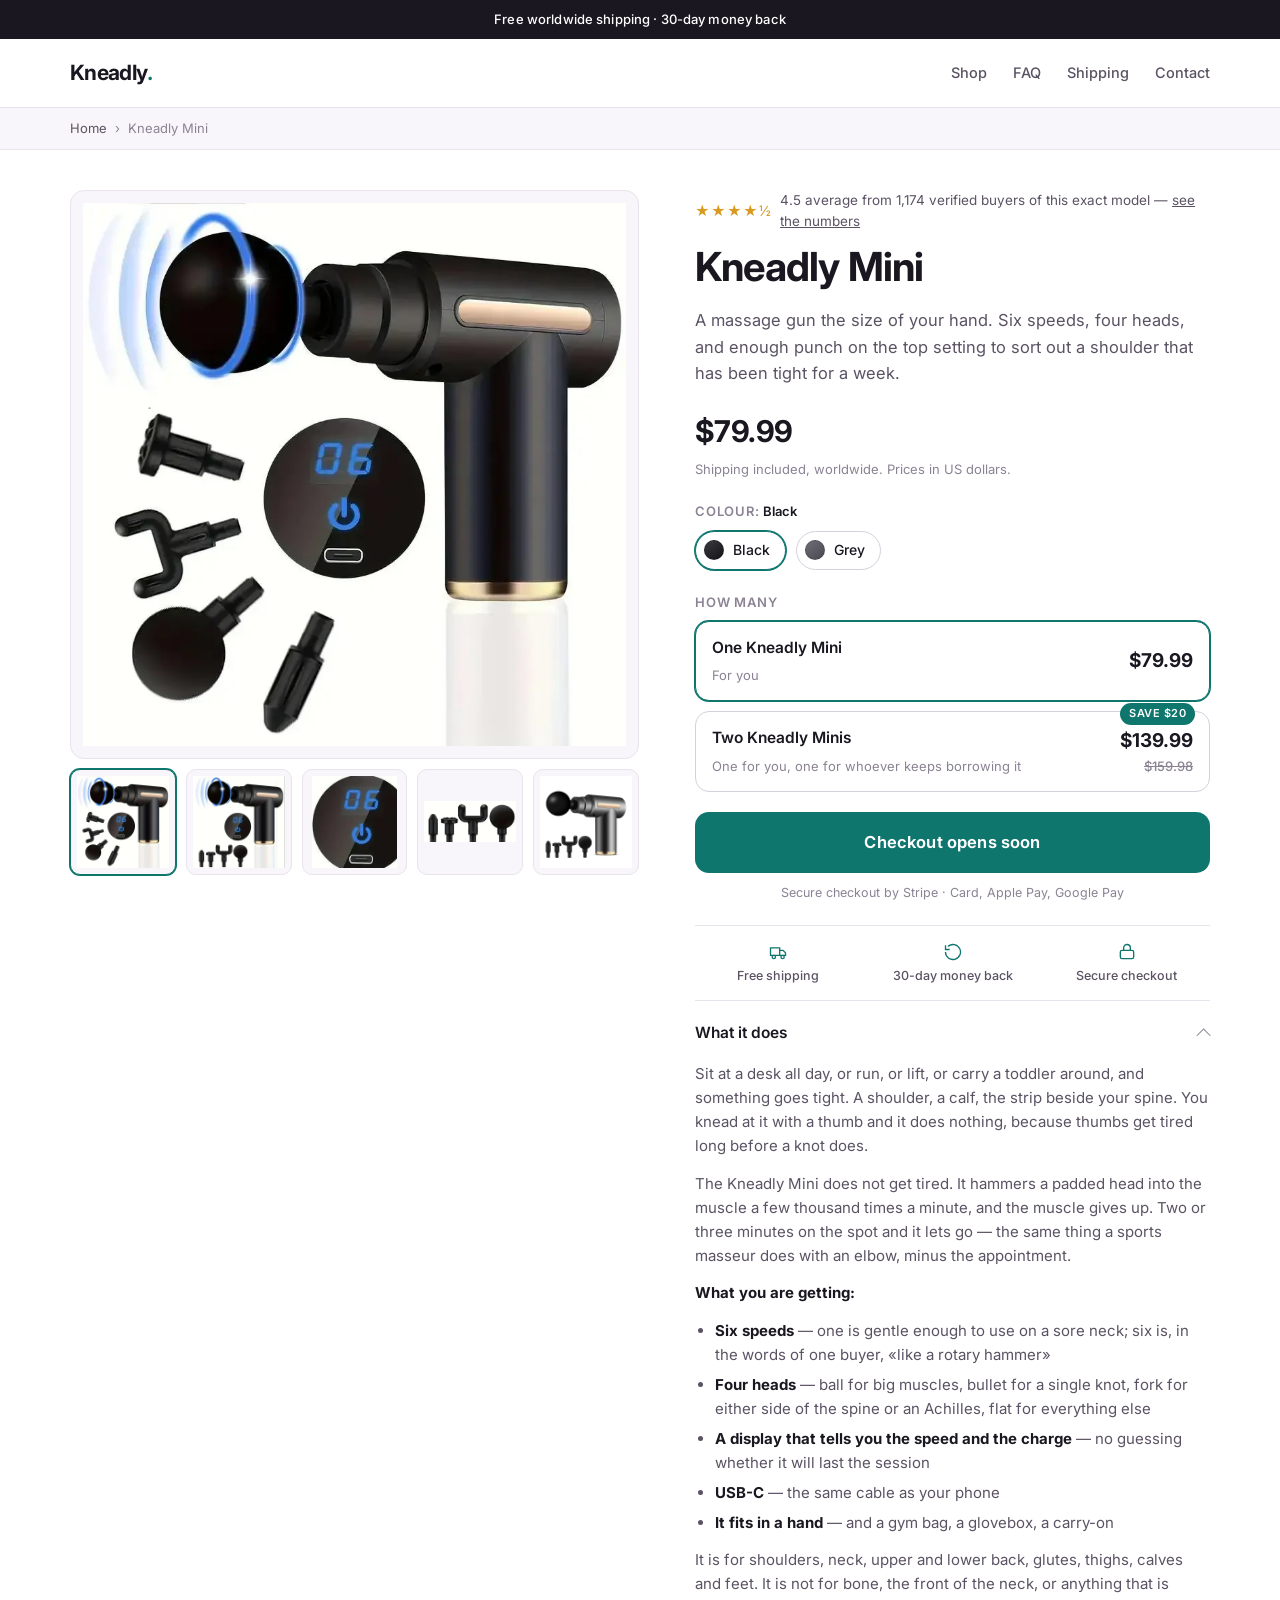
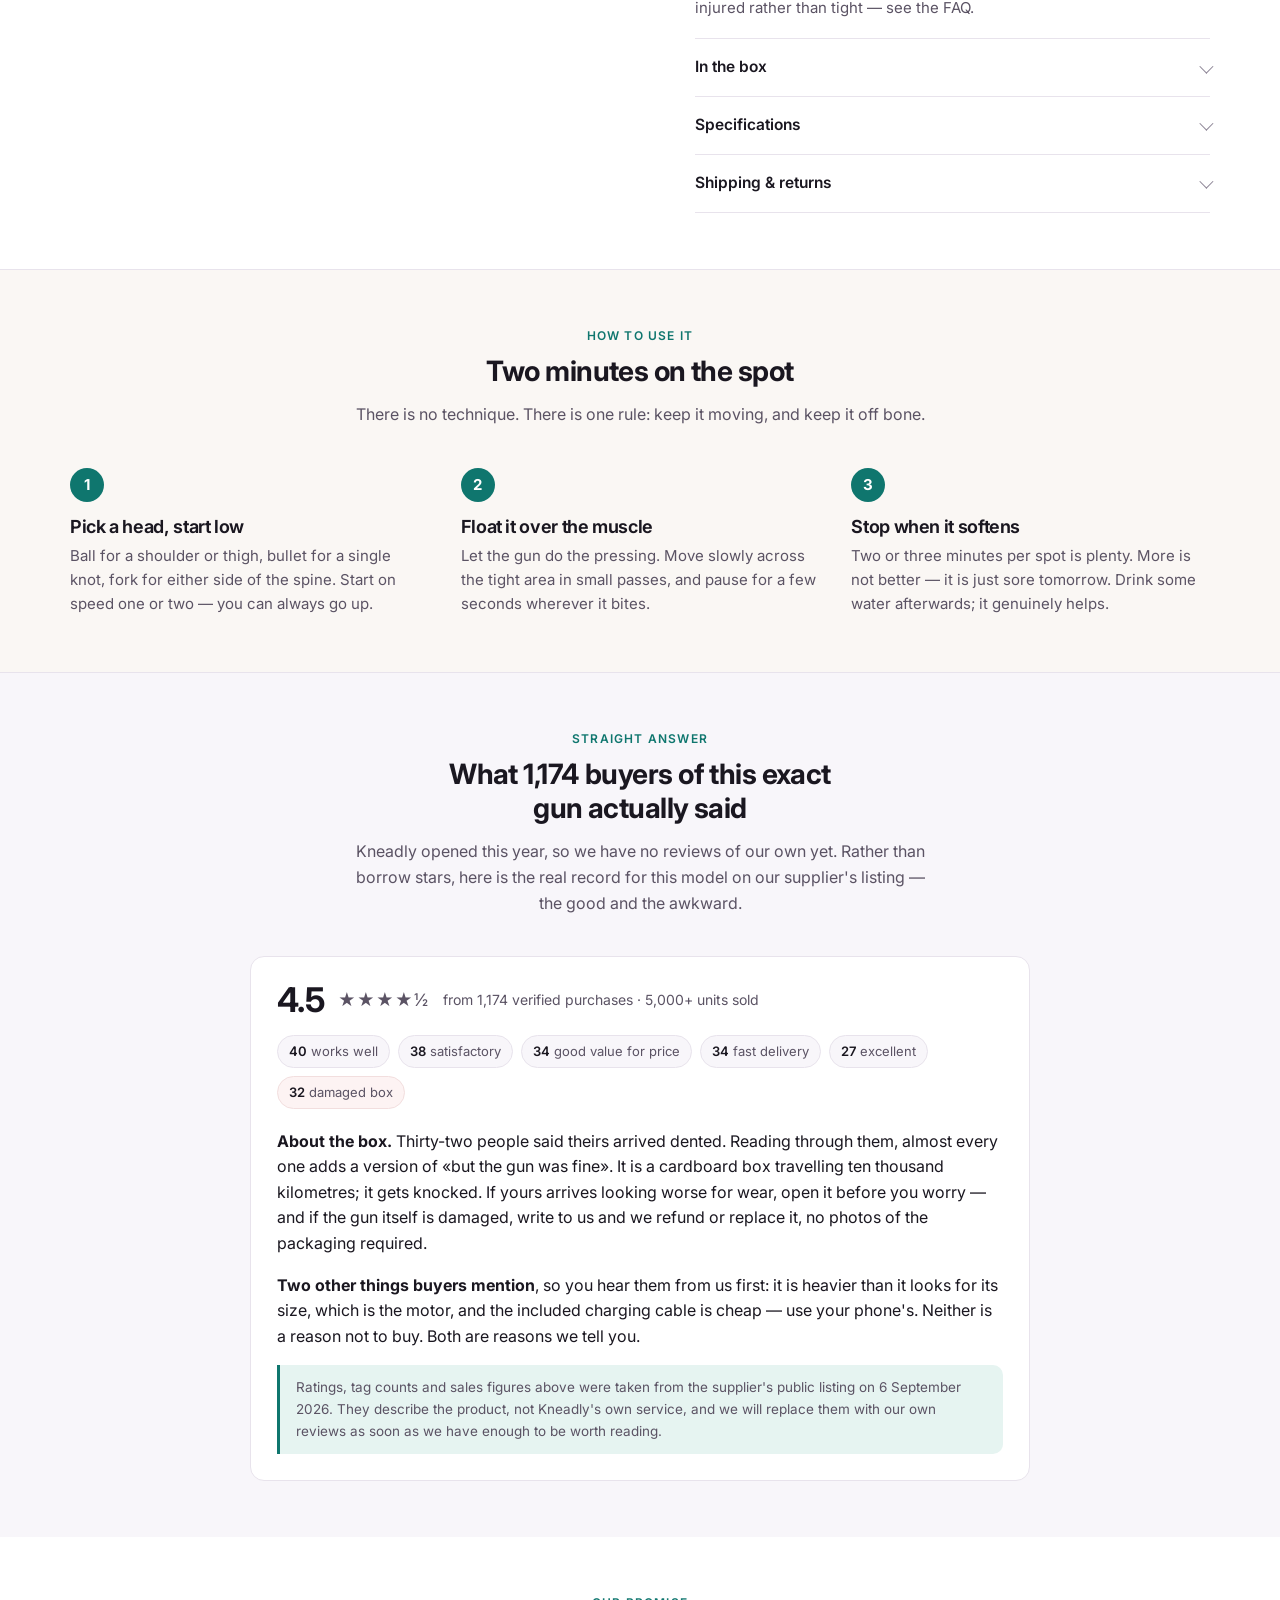
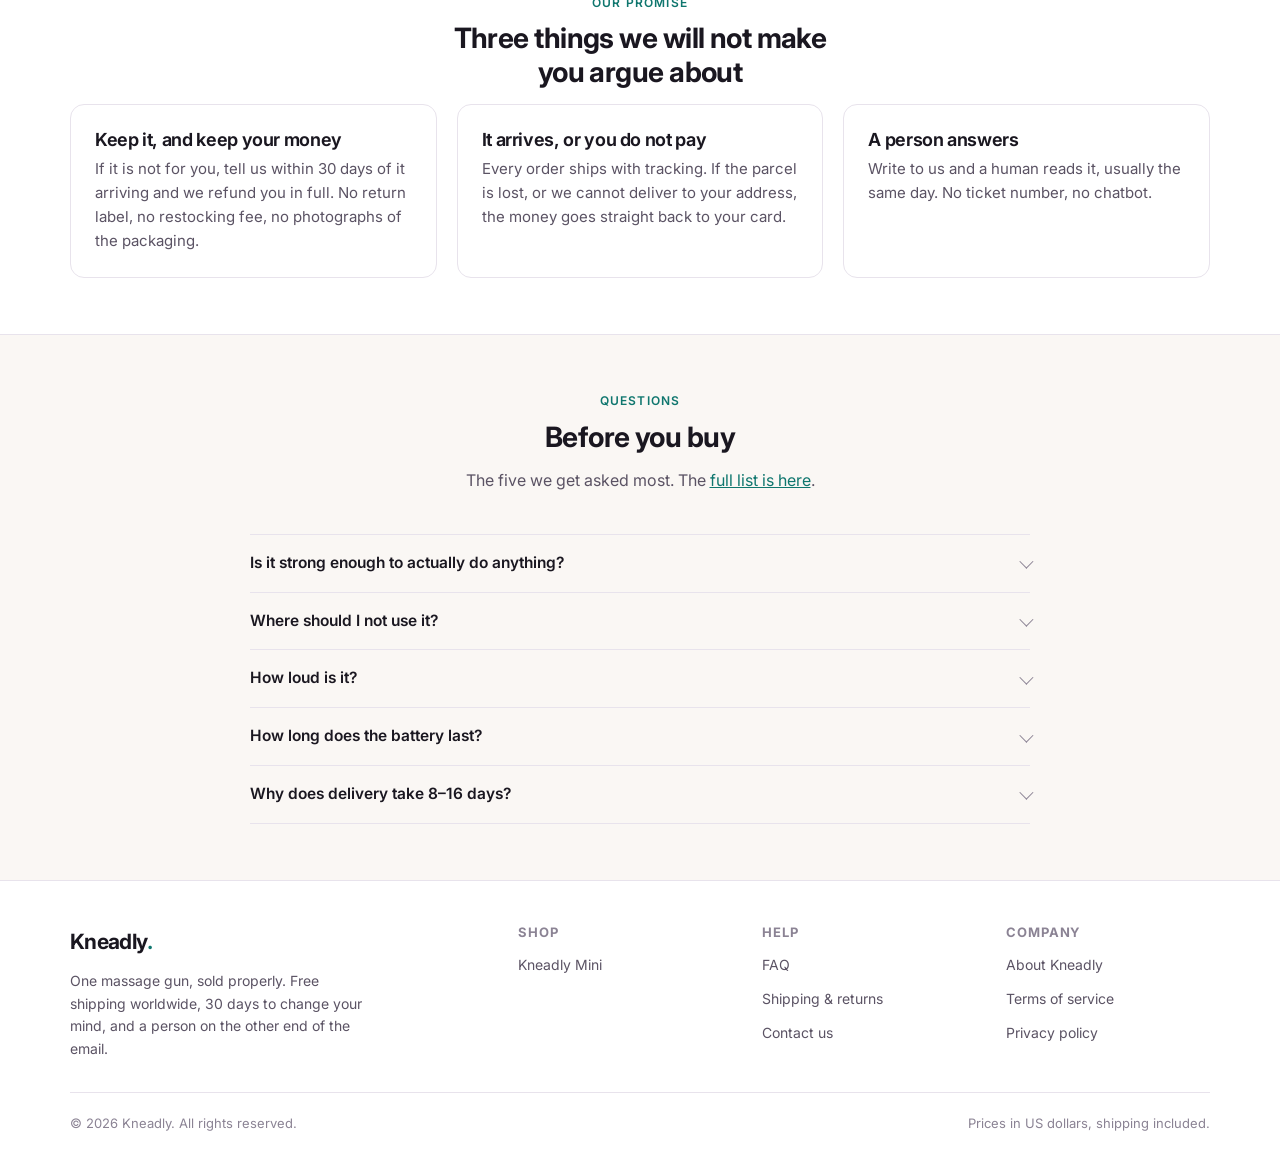
==== index.html @ 9134cae6 "Kneadly: single-product storefront for the mini massage gun Same architecture as Lintly: static site" ====
<!DOCTYPE html>
<html lang="en">
<head>
<meta charset="utf-8">
<meta name="viewport" content="width=device-width, initial-scale=1">
<title>Kneadly Mini — the pocket massage gun that gets the knots out</title>
<meta name="description" content="A compact massage gun with six speeds, four heads and USB-C charging. Loosens tight shoulders, calves and backs in minutes. Free shipping, 30-day money back.">
<link rel="canonical" href="https://dr-grimen.github.io/kneadly/">
<meta property="og:type" content="product">
<meta property="og:title" content="Kneadly Mini — knots out, two minutes">
<meta property="og:description" content="Six speeds, four heads, USB-C. Small enough for a gym bag, strong enough for a sore back. Free shipping and 30-day money back.">
<meta property="og:image" content="https://dr-grimen.github.io/kneadly/bilder/produkt-2.webp">
<meta name="twitter:card" content="summary_large_image">
<link rel="icon" href="data:image/svg+xml,<svg xmlns='http://www.w3.org/2000/svg' viewBox='0 0 32 32'><rect width='32' height='32' rx='7' fill='%230f766e'/><text x='16' y='23' font-family='Inter,Arial' font-size='19' font-weight='700' fill='%23fff' text-anchor='middle'>K</text></svg>">
<link rel="preconnect" href="https://fonts.googleapis.com">
<link rel="preconnect" href="https://fonts.gstatic.com" crossorigin>
<link href="https://fonts.googleapis.com/css2?family=Inter:wght@400;500;600;700&display=swap" rel="stylesheet">
<link rel="stylesheet" href="style.css?v=1">
</head>
<body class="has-buybar">

<div class="announce">Free worldwide shipping · 30-day money back</div>

<header class="site-header">
  <div class="wrap">
    <a class="logo" href="index.html">Kneadly<span>.</span></a>
    <nav class="nav">
      <a href="index.html">Shop</a>
      <a href="faq.html">FAQ</a>
      <a href="shipping.html">Shipping</a>
      <a href="contact.html">Contact</a>
    </nav>
  </div>
</header>

<div class="crumb">
  <div class="wrap"><a href="index.html">Home</a><span>&rsaquo;</span>Kneadly Mini</div>
</div>

<main>
<div class="wrap">
  <div class="product">

    <div>
      <div class="gallery-main">
        <img id="mainImage" src="bilder/produkt-2.webp" alt="Kneadly Mini in black with its four heads laid out" width="800" height="800">
      </div>
      <div class="thumbs" id="thumbs" role="group" aria-label="Product images"></div>
    </div>

    <div class="col-buy">

      <div class="rating-row">
        <span class="stars" aria-hidden="true">★★★★½</span>
        <span>4.5 average from 1,174 verified buyers of this exact model —
          <a href="#evidence">see the numbers</a></span>
      </div>

      <h1>Kneadly Mini</h1>
      <p class="subtitle">A massage gun the size of your hand. Six speeds, four heads, and enough punch
         on the top setting to sort out a shoulder that has been tight for a week.</p>

      <div class="price-row">
        <span class="price" id="price">$79.99</span>
        <s class="price-was" id="priceWas" hidden></s>
        <span class="price-save" id="priceSave" hidden></span>
      </div>
      <p class="price-note">Shipping included, worldwide. Prices in US dollars.</p>

      <span class="field-label">Colour: <b id="colourName">Black</b></span>
      <div class="swatches" id="swatches">
        <button class="swatch" type="button" data-color="black" aria-pressed="true"><i></i>Black</button>
        <button class="swatch" type="button" data-color="grey" aria-pressed="false"><i></i>Grey</button>
      </div>

      <span class="field-label">How many</span>
      <div class="bundles" id="bundles">
        <button class="bundle" type="button" data-pack="1" aria-pressed="true">
          <span class="b-name">One Kneadly Mini</span>
          <span class="b-sub">For you</span>
          <span class="b-price">$79.99</span>
        </button>
        <button class="bundle" type="button" data-pack="2" aria-pressed="false">
          <span class="b-tag">Save $20</span>
          <span class="b-name">Two Kneadly Minis</span>
          <span class="b-sub">One for you, one for whoever keeps borrowing it</span>
          <span class="b-price">$139.99 <s>$159.98</s></span>
        </button>
      </div>

      <a class="btn-buy" id="buyButton" href="#" rel="nofollow">Buy now</a>
      <p class="btn-note">Secure checkout by Stripe · Card, Apple&nbsp;Pay, Google&nbsp;Pay</p>

      <div class="assurance">
        <div>
          <svg viewBox="0 0 24 24" aria-hidden="true"><path d="M3 7h11v9H3zM14 10h4l3 3v3h-7z"/><circle cx="7" cy="18" r="2"/><circle cx="17.5" cy="18" r="2"/></svg>
          Free shipping
        </div>
        <div>
          <svg viewBox="0 0 24 24" aria-hidden="true"><path d="M3 12a9 9 0 1 0 3-6.7"/><path d="M3 4v5h5"/></svg>
          30-day money back
        </div>
        <div>
          <svg viewBox="0 0 24 24" aria-hidden="true"><rect x="4" y="10" width="16" height="10" rx="2"/><path d="M8 10V7a4 4 0 0 1 8 0v3"/></svg>
          Secure checkout
        </div>
      </div>

      <details class="panel" open>
        <summary>What it does</summary>
        <div class="body">
          <p>Sit at a desk all day, or run, or lift, or carry a toddler around, and something goes
             tight. A shoulder, a calf, the strip beside your spine. You knead at it with a thumb and
             it does nothing, because thumbs get tired long before a knot does.</p>
          <p>The Kneadly Mini does not get tired. It hammers a padded head into the muscle a few
             thousand times a minute, and the muscle gives up. Two or three minutes on the spot and it
             lets go — the same thing a sports masseur does with an elbow, minus the appointment.</p>
          <p><strong>What you are getting:</strong></p>
          <ul>
            <li><strong>Six speeds</strong> — one is gentle enough to use on a sore neck; six is,
                in the words of one buyer, «like a rotary hammer»</li>
            <li><strong>Four heads</strong> — ball for big muscles, bullet for a single knot, fork
                for either side of the spine or an Achilles, flat for everything else</li>
            <li><strong>A display that tells you the speed and the charge</strong> — no guessing
                whether it will last the session</li>
            <li><strong>USB-C</strong> — the same cable as your phone</li>
            <li><strong>It fits in a hand</strong> — and a gym bag, a glovebox, a carry-on</li>
          </ul>
          <p>It is for shoulders, neck, upper and lower back, glutes, thighs, calves and feet. It is
             not for bone, the front of the neck, or anything that is injured rather than tight —
             see the FAQ.</p>
        </div>
      </details>

      <details class="panel">
        <summary>In the box</summary>
        <div class="body">
          <ul>
            <li>1 × Kneadly Mini (black or grey)</li>
            <li>4 × heads: ball, bullet, fork, flat</li>
            <li>1 × USB-C charging cable</li>
          </ul>
          <p>A word on the cable, because buyers mention it: it is a basic one and some people
             have found theirs weak. Any USB-C cable you already own works just as well, and better.</p>
        </div>
      </details>

      <details class="panel">
        <summary>Specifications</summary>
        <div class="body">
          <table class="spec-table">
            <tr><th>Speeds</th><td>Six, shown on the display</td></tr>
            <tr><th>Heads</th><td>Four — ball, bullet, fork, flat</td></tr>
            <tr><th>Display</th><td>Speed level and charge status</td></tr>
            <tr><th>Charging</th><td>USB-C</td></tr>
            <tr><th>Power</th><td>Built-in rechargeable lithium battery</td></tr>
            <tr><th>Colours</th><td>Black, Grey</td></tr>
          </table>
          <p style="margin-top:12px">We have left out the numbers we cannot verify — motor speed,
             battery capacity, stall force. The supplier does not publish tested figures for them,
             and we would rather say nothing than make something up.</p>
        </div>
      </details>

      <details class="panel">
        <summary>Shipping &amp; returns</summary>
        <div class="body">
          <ul>
            <li>Free shipping on every order, with tracking</li>
            <li>Delivery in 8–16 days — it ships from our supplier straight to you</li>
            <li>30 days to change your mind, and you keep it</li>
            <li>If it never arrives, you get every penny back</li>
          </ul>
          <p>The full policy is on the <a href="shipping.html">shipping page</a>.</p>
        </div>
      </details>

    </div>
  </div>
</div>

<section class="band section">
  <div class="wrap">
    <div class="eyebrow">How to use it</div>
    <h2>Two minutes on the spot</h2>
    <p class="lede">There is no technique. There is one rule: keep it moving, and keep it off bone.</p>
    <div class="steps">
      <div class="step">
        <h3>Pick a head, start low</h3>
        <p>Ball for a shoulder or thigh, bullet for a single knot, fork for either side of the spine.
           Start on speed one or two — you can always go up.</p>
      </div>
      <div class="step">
        <h3>Float it over the muscle</h3>
        <p>Let the gun do the pressing. Move slowly across the tight area in small passes, and pause
           for a few seconds wherever it bites.</p>
      </div>
      <div class="step">
        <h3>Stop when it softens</h3>
        <p>Two or three minutes per spot is plenty. More is not better — it is just sore tomorrow.
           Drink some water afterwards; it genuinely helps.</p>
      </div>
    </div>
  </div>
</section>

<section class="band-soft section" id="evidence">
  <div class="wrap">
    <div class="eyebrow">Straight answer</div>
    <h2>What 1,174 buyers of this exact gun actually said</h2>
    <p class="lede">Kneadly opened this year, so we have no reviews of our own yet. Rather than borrow
       stars, here is the real record for this model on our supplier's listing — the good and the
       awkward.</p>

    <div class="evidence">
      <div class="score">
        <b>4.5</b>
        <span class="stars" aria-hidden="true">★★★★½</span>
        <span>from 1,174 verified purchases · 5,000+ units sold</span>
      </div>

      <ul class="tags">
        <li><b>40</b> works well</li>
        <li><b>38</b> satisfactory</li>
        <li><b>34</b> good value for price</li>
        <li><b>34</b> fast delivery</li>
        <li><b>27</b> excellent</li>
        <li class="neg"><b>32</b> damaged box</li>
      </ul>

      <p><strong>About the box.</strong> Thirty-two people said theirs arrived dented. Reading
         through them, almost every one adds a version of «but the gun was fine». It is a cardboard
         box travelling ten thousand kilometres; it gets knocked. If yours arrives looking worse for
         wear, open it before you worry — and if the gun itself is damaged, write to us and we refund
         or replace it, no photos of the packaging required.</p>

      <p><strong>Two other things buyers mention</strong>, so you hear them from us first: it is
         heavier than it looks for its size, which is the motor, and the included charging cable is
         cheap — use your phone's. Neither is a reason not to buy. Both are reasons we tell you.</p>

      <p class="src-note">Ratings, tag counts and sales figures above were taken from the supplier's
         public listing on 6 September 2026. They describe the product, not Kneadly's own service,
         and we will replace them with our own reviews as soon as we have enough to be worth reading.</p>
    </div>
  </div>
</section>

<section class="section">
  <div class="wrap">
    <div class="eyebrow">Our promise</div>
    <h2>Three things we will not make you argue about</h2>
    <div class="cards">
      <div class="card">
        <h3>Keep it, and keep your money</h3>
        <p>If it is not for you, tell us within 30 days of it arriving and we refund you in full.
           No return label, no restocking fee, no photographs of the packaging.</p>
      </div>
      <div class="card">
        <h3>It arrives, or you do not pay</h3>
        <p>Every order ships with tracking. If the parcel is lost, or we cannot deliver to your
           address, the money goes straight back to your card.</p>
      </div>
      <div class="card">
        <h3>A person answers</h3>
        <p>Write to us and a human reads it, usually the same day. No ticket number, no chatbot.</p>
      </div>
    </div>
  </div>
</section>

<section class="band section">
  <div class="wrap">
    <div class="eyebrow">Questions</div>
    <h2>Before you buy</h2>
    <p class="lede">The five we get asked most. The <a href="faq.html">full list is here</a>.</p>

    <div class="faq-list">
      <details class="panel">
        <summary>Is it strong enough to actually do anything?</summary>
        <div class="body">
          <p>Yes. The most common surprise in the reviews is how hard it hits for its size — one
             buyer compares speed six to a rotary hammer. If you have used a full-size gun, this is
             not as deep on the very top setting, but for shoulders, calves and backs it is more than
             most people want.</p>
        </div>
      </details>
      <details class="panel">
        <summary>Where should I not use it?</summary>
        <div class="body">
          <p>Not on bone — spine, shoulder blade, kneecap, shin. Not on the front or sides of the
             neck. Not on a fresh injury, a bruise, or anywhere that hurts rather than aches. If you
             are pregnant, have a heart condition, a blood-clotting disorder or a pacemaker, ask your
             doctor first. It is a tool for tight muscles, not a treatment for anything.</p>
        </div>
      </details>
      <details class="panel">
        <summary>How loud is it?</summary>
        <div class="body">
          <p>Quieter than a hairdryer, louder than an electric toothbrush. You can use it with the TV
             on. You would not use it next to a sleeping baby. We do not quote a decibel figure because
             the supplier does not publish a tested one.</p>
        </div>
      </details>
      <details class="panel">
        <summary>How long does the battery last?</summary>
        <div class="body">
          <p>The display shows the charge, so you are never guessing. Buyers describe it as lasting a
             good number of sessions between charges. We would rather not invent an hours figure — it
             depends heavily on which speed you use.</p>
        </div>
      </details>
      <details class="panel">
        <summary>Why does delivery take 8–16 days?</summary>
        <div class="body">
          <p>Because your order ships from our supplier directly to you instead of sitting in a
             warehouse we rent. That is the honest reason, and it is also why the price is $79.99 with
             shipping included. You get tracking as soon as the parcel moves.</p>
        </div>
      </details>
    </div>
  </div>
</section>

</main>

<div class="buybar" id="buybar" aria-hidden="true">
  <div class="bb-text">
    <div class="bb-name">Kneadly Mini · <span id="bbColour">Black</span></div>
    <div class="bb-price" id="bbPrice">$79.99</div>
  </div>
  <a class="btn-buy" id="bbButton" href="#" rel="nofollow" tabindex="-1">Buy now</a>
</div>

<footer class="site-footer">
  <div class="wrap">
    <div class="foot-grid">
      <div>
        <a class="logo" href="index.html">Kneadly<span>.</span></a>
        <p>One massage gun, sold properly. Free shipping worldwide, 30 days to change your mind,
           and a person on the other end of the email.</p>
      </div>
      <div>
        <h4>Shop</h4>
        <ul><li><a href="index.html">Kneadly Mini</a></li></ul>
      </div>
      <div>
        <h4>Help</h4>
        <ul>
          <li><a href="faq.html">FAQ</a></li>
          <li><a href="shipping.html">Shipping &amp; returns</a></li>
          <li><a href="contact.html">Contact us</a></li>
        </ul>
      </div>
      <div>
        <h4>Company</h4>
        <ul>
          <li><a href="about.html">About Kneadly</a></li>
          <li><a href="terms.html">Terms of service</a></li>
          <li><a href="privacy.html">Privacy policy</a></li>
        </ul>
      </div>
    </div>
    <div class="copyright">
      <span>&copy; 2026 Kneadly. All rights reserved.</span>
      <span>Prices in US dollars, shipping included.</span>
    </div>
  </div>
</footer>

<script type="application/ld+json">
{
  "@context": "https://schema.org",
  "@type": "Product",
  "name": "Kneadly Mini",
  "description": "Compact massage gun with six speeds, four heads, a speed and charge display, and USB-C charging.",
  "image": ["https://dr-grimen.github.io/kneadly/bilder/produkt-2.webp"],
  "brand": { "@type": "Brand", "name": "Kneadly" },
  "offers": {
    "@type": "Offer",
    "url": "https://dr-grimen.github.io/kneadly/",
    "priceCurrency": "USD",
    "price": "79.99",
    "availability": "https://schema.org/InStock",
    "shippingDetails": { "@type": "OfferShippingDetails", "shippingRate": { "@type": "MonetaryAmount", "value": "0", "currency": "USD" } },
    "hasMerchantReturnPolicy": { "@type": "MerchantReturnPolicy", "returnPolicyCategory": "https://schema.org/MerchantReturnFiniteReturnWindow", "merchantReturnDays": 30, "returnMethod": "https://schema.org/ReturnByMail", "returnFees": "https://schema.org/FreeReturn" }
  }
}
</script>

<script src="shop.js?v=1"></script>
</body>
</html>
---- style.css ----
/* ==========================================================================
   Kneadly — one stylesheet for the whole shop.
   ========================================================================== */

:root {
  --ink:        #1a1720;
  --ink-2:      #5b5364;
  --ink-3:      #8b8394;
  --line:       #e8e3ec;
  --line-2:     #d6cfdc;
  --bg:         #ffffff;
  --soft:       #f8f6fa;
  --warm:       #faf7f4;
  --accent:     #0f766e;
  --accent-dk:  #115e59;
  --accent-sf:  #e6f4f1;
  --good:       #1f7a4d;
  --radius:     14px;
  --radius-sm:  10px;
  --shadow:     0 1px 2px rgba(26,23,32,.05), 0 8px 24px rgba(26,23,32,.06);
  --wrap:       1180px;
}

* { box-sizing: border-box; }

html { -webkit-text-size-adjust: 100%; }

body {
  margin: 0;
  background: var(--bg);
  color: var(--ink);
  font-family: Inter, -apple-system, BlinkMacSystemFont, "Segoe UI", Roboto, Helvetica, Arial, sans-serif;
  font-size: 16px;
  line-height: 1.6;
  -webkit-font-smoothing: antialiased;
}

img { max-width: 100%; display: block; }

a { color: var(--accent); }

h1, h2, h3, h4 { line-height: 1.2; letter-spacing: -.02em; margin: 0 0 .5em; }
h1 { font-size: clamp(28px, 4vw, 40px); font-weight: 700; }
h2 { font-size: clamp(22px, 3vw, 28px); font-weight: 700; }
h3 { font-size: 18px; font-weight: 650; }

.wrap { width: 100%; max-width: var(--wrap); margin: 0 auto; padding: 0 20px; }

:where(a, button, summary, [tabindex]):focus-visible {
  outline: 2px solid var(--accent);
  outline-offset: 3px;
  border-radius: 4px;
}

.visually-hidden {
  position: absolute; width: 1px; height: 1px; overflow: hidden;
  clip: rect(0 0 0 0); clip-path: inset(50%); white-space: nowrap;
}

/* ---------- Announcement + header ---------- */

.announce {
  background: var(--ink);
  color: #fff;
  text-align: center;
  font-size: 13px;
  font-weight: 500;
  letter-spacing: .01em;
  padding: 9px 16px;
}

.site-header { border-bottom: 1px solid var(--line); background: var(--bg); }
.site-header .wrap {
  display: flex; align-items: center; justify-content: space-between;
  gap: 24px; min-height: 68px;
}

.logo {
  font-size: 21px; font-weight: 700; letter-spacing: -.03em;
  color: var(--ink); text-decoration: none;
}
.logo span { color: var(--accent); }

.nav { display: flex; gap: 26px; }
.nav a {
  color: var(--ink-2); text-decoration: none; font-size: 14.5px; font-weight: 500;
}
.nav a:hover { color: var(--ink); }

.crumb { border-bottom: 1px solid var(--line); background: var(--soft); }
.crumb .wrap { display: flex; gap: 8px; align-items: center; padding-block: 10px; font-size: 13px; color: var(--ink-3); }
.crumb a { color: var(--ink-2); text-decoration: none; }
.crumb a:hover { text-decoration: underline; }

/* ---------- Product layout ---------- */

.product {
  display: grid;
  grid-template-columns: 1fr;
  gap: 32px;
  padding: 28px 0 40px;
}
@media (min-width: 900px) {
  .product { grid-template-columns: minmax(0, 1.05fr) minmax(0, .95fr); gap: 56px; padding: 40px 0 56px; }
  .product > .col-buy { position: sticky; top: 24px; align-self: start; }
}

/* Gallery */

.gallery-main {
  position: relative;
  background: var(--soft);
  border: 1px solid var(--line);
  border-radius: var(--radius);
  aspect-ratio: 1 / 1;
  overflow: hidden;
}
/* Absolute rather than width/height:100% — a percentage height inside an
   aspect-ratio box collapses to the image's intrinsic height in some
   engines, which crops the photo instead of letterboxing it. */
.gallery-main img {
  position: absolute; inset: 12px;
  width: calc(100% - 24px); height: calc(100% - 24px);
  object-fit: contain;
}

.thumbs {
  display: grid;
  grid-template-columns: repeat(5, 1fr);
  gap: 10px;
  margin-top: 10px;
}
.thumbs button {
  position: relative;
  padding: 0; margin: 0; cursor: pointer;
  background: var(--soft);
  border: 1px solid var(--line);
  border-radius: var(--radius-sm);
  aspect-ratio: 1 / 1;
  overflow: hidden;
}
.thumbs button img {
  position: absolute; inset: 6px;
  width: calc(100% - 12px); height: calc(100% - 12px);
  object-fit: contain;
}
.thumbs button[aria-current="true"] { border-color: var(--accent); box-shadow: 0 0 0 1px var(--accent); }

/* ---------- Buy column ---------- */

.rating-row {
  display: flex; align-items: center; gap: 8px;
  font-size: 13.5px; color: var(--ink-2); margin-bottom: 10px;
}
.stars { color: #d69b1f; letter-spacing: 1px; font-size: 14px; }
.rating-row a { color: var(--ink-2); }

.subtitle { color: var(--ink-2); margin: -.2em 0 20px; font-size: 16.5px; }

.price-row { display: flex; align-items: baseline; gap: 12px; flex-wrap: wrap; margin-bottom: 4px; }
.price { font-size: 30px; font-weight: 700; letter-spacing: -.02em; }
.price-was { color: var(--ink-3); text-decoration: line-through; font-size: 17px; }
.price-save {
  background: var(--accent-sf); color: var(--accent-dk);
  font-size: 12.5px; font-weight: 600; padding: 3px 9px; border-radius: 999px;
}
.price-note { font-size: 13px; color: var(--ink-3); margin: 0 0 22px; }

.field-label {
  display: block; font-size: 13px; font-weight: 600; text-transform: uppercase;
  letter-spacing: .06em; color: var(--ink-3); margin-bottom: 9px;
}
.field-label b { color: var(--ink); font-weight: 600; text-transform: none; letter-spacing: 0; }

.swatches { display: flex; gap: 10px; margin-bottom: 22px; }
.swatch {
  display: flex; align-items: center; gap: 9px;
  border: 1px solid var(--line-2); background: #fff;
  border-radius: 999px; padding: 7px 15px 7px 8px;
  font: inherit; font-size: 14px; font-weight: 500; color: var(--ink);
  cursor: pointer;
}
.swatch i {
  width: 20px; height: 20px; border-radius: 50%;
  border: 1px solid rgba(0,0,0,.14); display: block;
}
.swatch[data-color="grey"] i      { background: linear-gradient(140deg, #6f6d76, #4a4850); }
.swatch[data-color="black"] i     { background: linear-gradient(140deg, #3a3a3f, #141417); }
.swatch[aria-pressed="true"] { border-color: var(--accent); box-shadow: 0 0 0 1px var(--accent); }

.bundles { display: grid; gap: 10px; margin-bottom: 20px; }
.bundle {
  position: relative; text-align: left; cursor: pointer;
  display: grid; grid-template-columns: 1fr auto; align-items: center; gap: 4px 12px;
  border: 1px solid var(--line-2); background: #fff;
  border-radius: var(--radius); padding: 14px 16px;
  font: inherit; color: var(--ink);
}
.bundle:hover { border-color: var(--line-2); background: var(--soft); }
.bundle[aria-pressed="true"] { border-color: var(--accent); box-shadow: 0 0 0 1px var(--accent); background: #fff; }
.b-name { grid-column: 1; font-weight: 600; font-size: 15.5px; }
.b-sub  { grid-column: 1; font-size: 13px; color: var(--ink-3); }
.b-price { grid-column: 2; grid-row: 1 / span 2; font-size: 19px; font-weight: 700; text-align: right; align-self: center; }
.b-price s { display: block; font-size: 13px; font-weight: 500; color: var(--ink-3); }
.b-tag {
  position: absolute; top: -9px; right: 14px;
  background: var(--accent); color: #fff;
  font-size: 11px; font-weight: 600; letter-spacing: .04em; text-transform: uppercase;
  padding: 2px 9px; border-radius: 999px;
}

.btn-buy {
  display: block; width: 100%;
  background: var(--accent); color: #fff;
  text-align: center; text-decoration: none;
  font-size: 16.5px; font-weight: 650; letter-spacing: .01em;
  padding: 17px 20px; border-radius: var(--radius);
  border: none; cursor: pointer;
  transition: background .15s ease;
}
.btn-buy:hover { background: var(--accent-dk); }

.btn-note { text-align: center; font-size: 12.5px; color: var(--ink-3); margin: 10px 0 0; }

.assurance {
  display: grid; grid-template-columns: repeat(3, 1fr);
  gap: 8px; margin: 22px 0 4px;
  border-top: 1px solid var(--line); border-bottom: 1px solid var(--line);
  padding: 16px 0;
}
.assurance div {
  display: flex; flex-direction: column; align-items: center; gap: 6px;
  text-align: center; font-size: 12.5px; font-weight: 500; color: var(--ink-2);
  line-height: 1.35;
}
.assurance svg { width: 20px; height: 20px; stroke: var(--accent); fill: none; stroke-width: 1.6; }

/* Accordions */

.panel { border-bottom: 1px solid var(--line); }
.panel summary {
  cursor: pointer; list-style: none;
  padding: 16px 0; font-weight: 600; font-size: 15.5px;
  display: flex; align-items: center; justify-content: space-between; gap: 12px;
}
.panel summary::-webkit-details-marker { display: none; }
.panel summary::after {
  content: ""; width: 9px; height: 9px; flex: none;
  border-right: 1.8px solid var(--ink-3); border-bottom: 1.8px solid var(--ink-3);
  transform: rotate(45deg) translateY(-2px);
  transition: transform .15s ease;
}
.panel[open] summary::after { transform: rotate(225deg) translateY(-2px); }
.panel .body { padding-bottom: 18px; color: var(--ink-2); font-size: 15px; }
.panel .body p { margin: 0 0 .9em; }
.panel .body p:last-child, .panel .body ul:last-child { margin-bottom: 0; }
.panel .body ul { margin: 0 0 .9em; padding-left: 20px; }
.panel .body li { margin-bottom: .4em; }
.panel .body strong { color: var(--ink); }

.spec-table { width: 100%; border-collapse: collapse; font-size: 14.5px; }
.spec-table th, .spec-table td { text-align: left; padding: 9px 0; border-bottom: 1px solid var(--line); vertical-align: top; }
.spec-table th { font-weight: 500; color: var(--ink-3); width: 46%; }
.spec-table tr:last-child th, .spec-table tr:last-child td { border-bottom: none; }

/* ---------- Sections ---------- */

.band { background: var(--warm); border-top: 1px solid var(--line); }
.band-soft { background: var(--soft); border-top: 1px solid var(--line); }
.section { padding: 56px 0; }
.section > .wrap > h2 { text-align: center; max-width: 22ch; margin-inline: auto; }
.lede { text-align: center; max-width: 58ch; margin: 0 auto 40px; color: var(--ink-2); }

.eyebrow {
  font-size: 12px; font-weight: 600; letter-spacing: .1em; text-transform: uppercase;
  color: var(--accent); margin-bottom: 10px;
}
.section .eyebrow { text-align: center; }

.steps { display: grid; gap: 22px; grid-template-columns: 1fr; counter-reset: step; }
@media (min-width: 760px) { .steps { grid-template-columns: repeat(3, 1fr); gap: 32px; } }
.step { counter-increment: step; }
.step::before {
  content: counter(step);
  display: grid; place-items: center;
  width: 34px; height: 34px; border-radius: 50%;
  background: var(--accent); color: #fff;
  font-size: 15px; font-weight: 700; margin-bottom: 14px;
}
.step h3 { margin-bottom: .35em; }
.step p { margin: 0; color: var(--ink-2); font-size: 15px; }

.cards { display: grid; gap: 20px; grid-template-columns: 1fr; }
@media (min-width: 760px) { .cards { grid-template-columns: repeat(3, 1fr); } }
.card {
  background: #fff; border: 1px solid var(--line);
  border-radius: var(--radius); padding: 24px;
}
.card h3 { margin-bottom: .4em; }
.card p { margin: 0; color: var(--ink-2); font-size: 15px; }

/* Honest review block */

.evidence {
  background: #fff; border: 1px solid var(--line);
  border-radius: var(--radius); padding: 26px; max-width: 780px; margin: 0 auto;
}
.evidence > p:first-of-type { margin-top: 0; }
.score { display: flex; align-items: center; gap: 14px; flex-wrap: wrap; margin-bottom: 6px; }
.score b { font-size: 34px; font-weight: 700; letter-spacing: -.02em; line-height: 1; }
.score .stars { font-size: 17px; }
.score span { font-size: 14px; color: var(--ink-2); }

.tags { display: flex; flex-wrap: wrap; gap: 8px; margin: 18px 0 20px; padding: 0; list-style: none; }
.tags li {
  font-size: 13px; padding: 5px 11px; border-radius: 999px;
  background: var(--soft); border: 1px solid var(--line); color: var(--ink-2);
}
.tags li b { color: var(--ink); font-weight: 600; }
.tags li.neg { background: #fdf3f3; border-color: #f2dede; }

.src-note {
  font-size: 13.5px; color: var(--ink-2);
  border-left: 3px solid var(--accent); background: var(--accent-sf);
  padding: 12px 16px; border-radius: 0 var(--radius-sm) var(--radius-sm) 0;
  margin: 0;
}

/* FAQ list */

.faq-list { max-width: 780px; margin: 0 auto; }
.faq-list .panel:first-child { border-top: 1px solid var(--line); }

.page { max-width: 760px; margin: 0 auto; padding: 44px 0 64px; }
.page h2 { margin-top: 1.6em; }
.page p, .page li { color: var(--ink-2); }
.page p:first-of-type { font-size: 17px; }
.page ul { padding-left: 20px; }
.page li { margin-bottom: .45em; }
.page strong { color: var(--ink); }

.contact-box {
  background: var(--soft); border: 1px solid var(--line);
  border-radius: var(--radius); padding: 26px; margin: 26px 0;
}
.contact-box .mail {
  font-size: clamp(18px, 3.4vw, 24px); font-weight: 650;
  letter-spacing: -.02em; text-decoration: none; word-break: break-all;
}

.ship { width: 100%; border-collapse: collapse; margin: 18px 0; font-size: 15px; }
.ship th, .ship td { text-align: left; padding: 11px 12px; border-bottom: 1px solid var(--line); }
.ship th { background: var(--soft); font-weight: 600; color: var(--ink); font-size: 14px; }

.note {
  font-size: 14px; color: var(--ink-2);
  background: var(--soft); border: 1px solid var(--line);
  border-radius: var(--radius-sm); padding: 14px 16px; margin: 20px 0;
}

/* ---------- Sticky mobile buy bar ---------- */

.buybar {
  position: fixed; left: 0; right: 0; bottom: 0; z-index: 40;
  background: rgba(255,255,255,.96);
  backdrop-filter: saturate(1.6) blur(8px);
  border-top: 1px solid var(--line);
  padding: 10px 16px calc(10px + env(safe-area-inset-bottom));
  display: none; align-items: center; gap: 12px;
  transform: translateY(110%);
  transition: transform .2s ease;
}
.buybar.is-shown { transform: translateY(0); }
.buybar .bb-text { flex: 1; min-width: 0; }
.buybar .bb-name { font-size: 13px; color: var(--ink-2); line-height: 1.2; }
.buybar .bb-price { font-size: 17px; font-weight: 700; }
.buybar .btn-buy { width: auto; padding: 13px 22px; font-size: 15px; }
@media (max-width: 899px) {
  .buybar { display: flex; }
  body.has-buybar { padding-bottom: 78px; }
}

/* ---------- Footer ---------- */

.site-footer { border-top: 1px solid var(--line); background: var(--bg); padding: 44px 0 28px; margin-top: 0; }
.foot-grid { display: grid; gap: 28px; grid-template-columns: 1fr; }
@media (min-width: 760px) { .foot-grid { grid-template-columns: 2fr 1fr 1fr 1fr; gap: 40px; } }
.foot-grid p { color: var(--ink-2); font-size: 14px; margin: 12px 0 0; max-width: 34ch; }
.foot-grid h4 { font-size: 13px; text-transform: uppercase; letter-spacing: .07em; color: var(--ink-3); margin-bottom: 12px; }
.foot-grid ul { list-style: none; margin: 0; padding: 0; }
.foot-grid li { margin-bottom: 8px; }
.foot-grid li a { color: var(--ink-2); text-decoration: none; font-size: 14px; }
.foot-grid li a:hover { color: var(--ink); text-decoration: underline; }
.copyright {
  border-top: 1px solid var(--line); margin-top: 32px; padding-top: 20px;
  font-size: 13px; color: var(--ink-3);
  display: flex; gap: 8px 18px; flex-wrap: wrap; justify-content: space-between;
}

@media (prefers-reduced-motion: reduce) {
  * { animation-duration: .01ms !important; transition-duration: .01ms !important; }
}
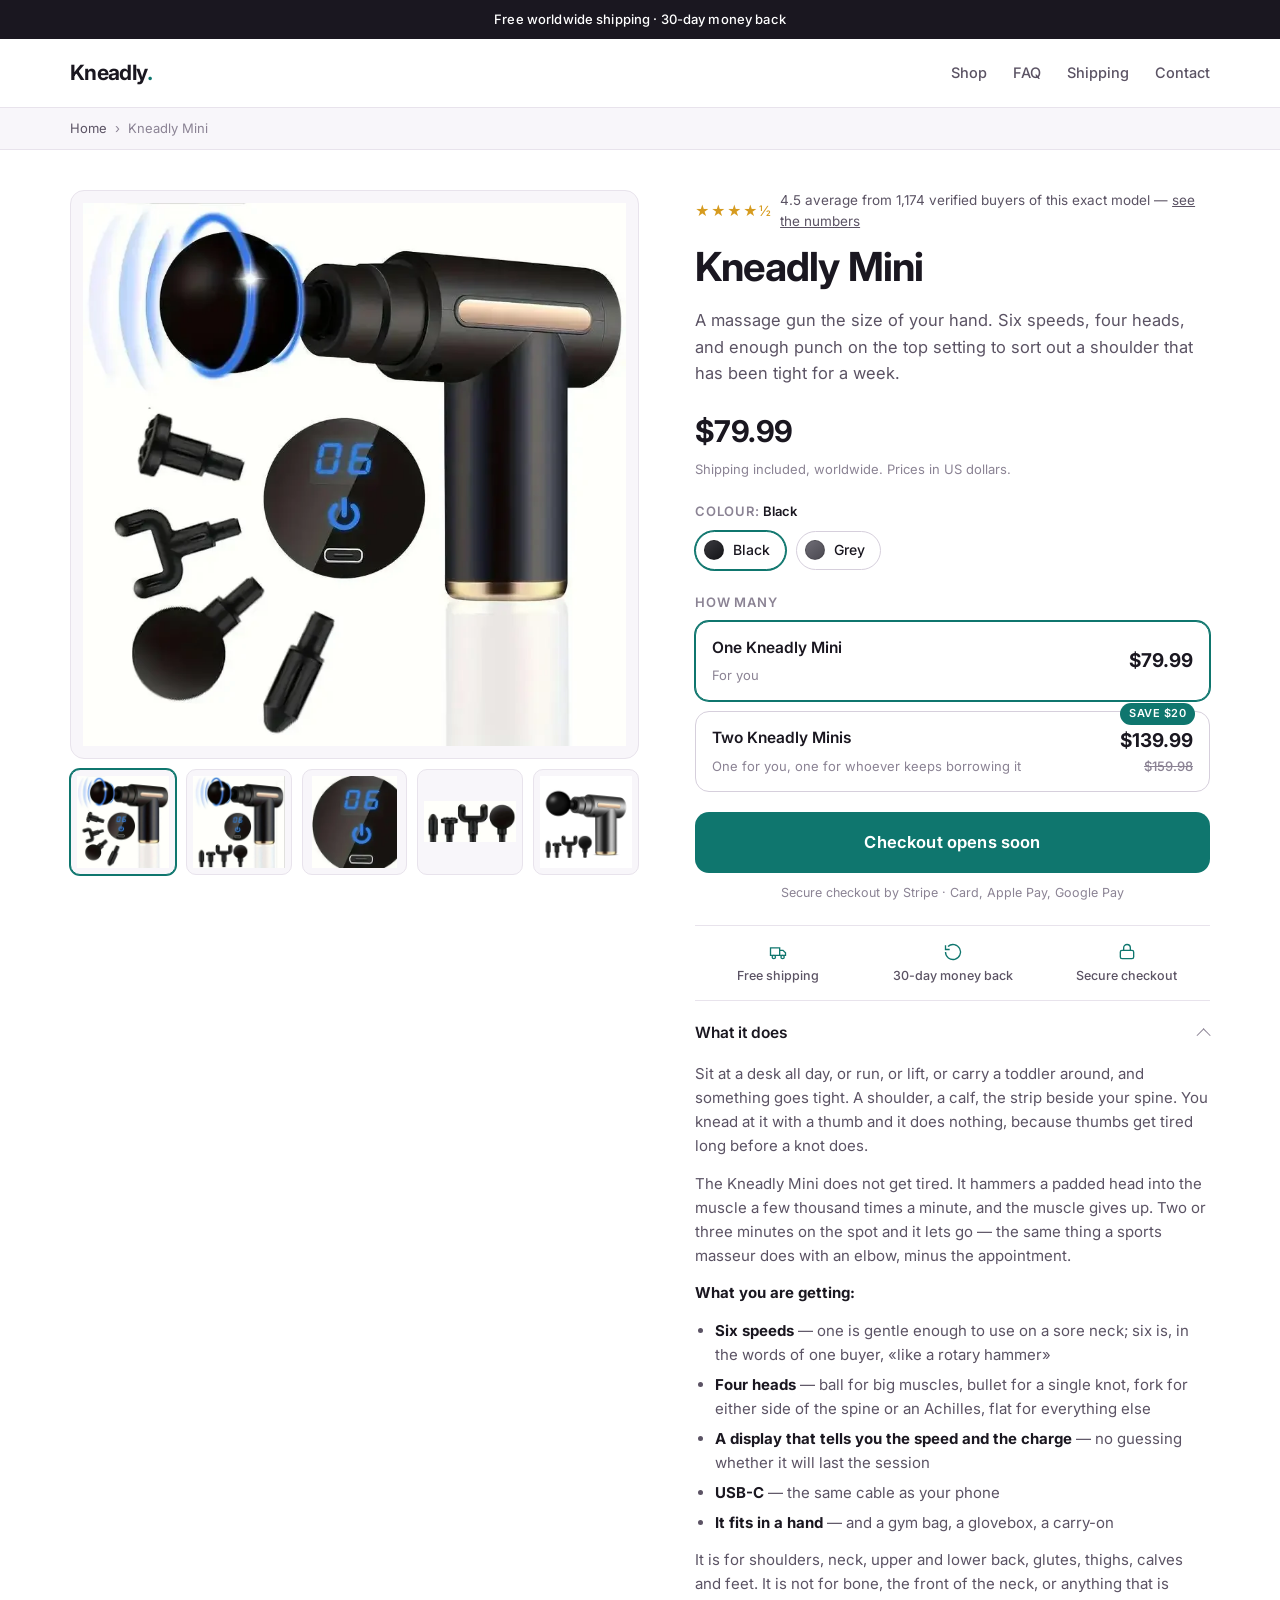
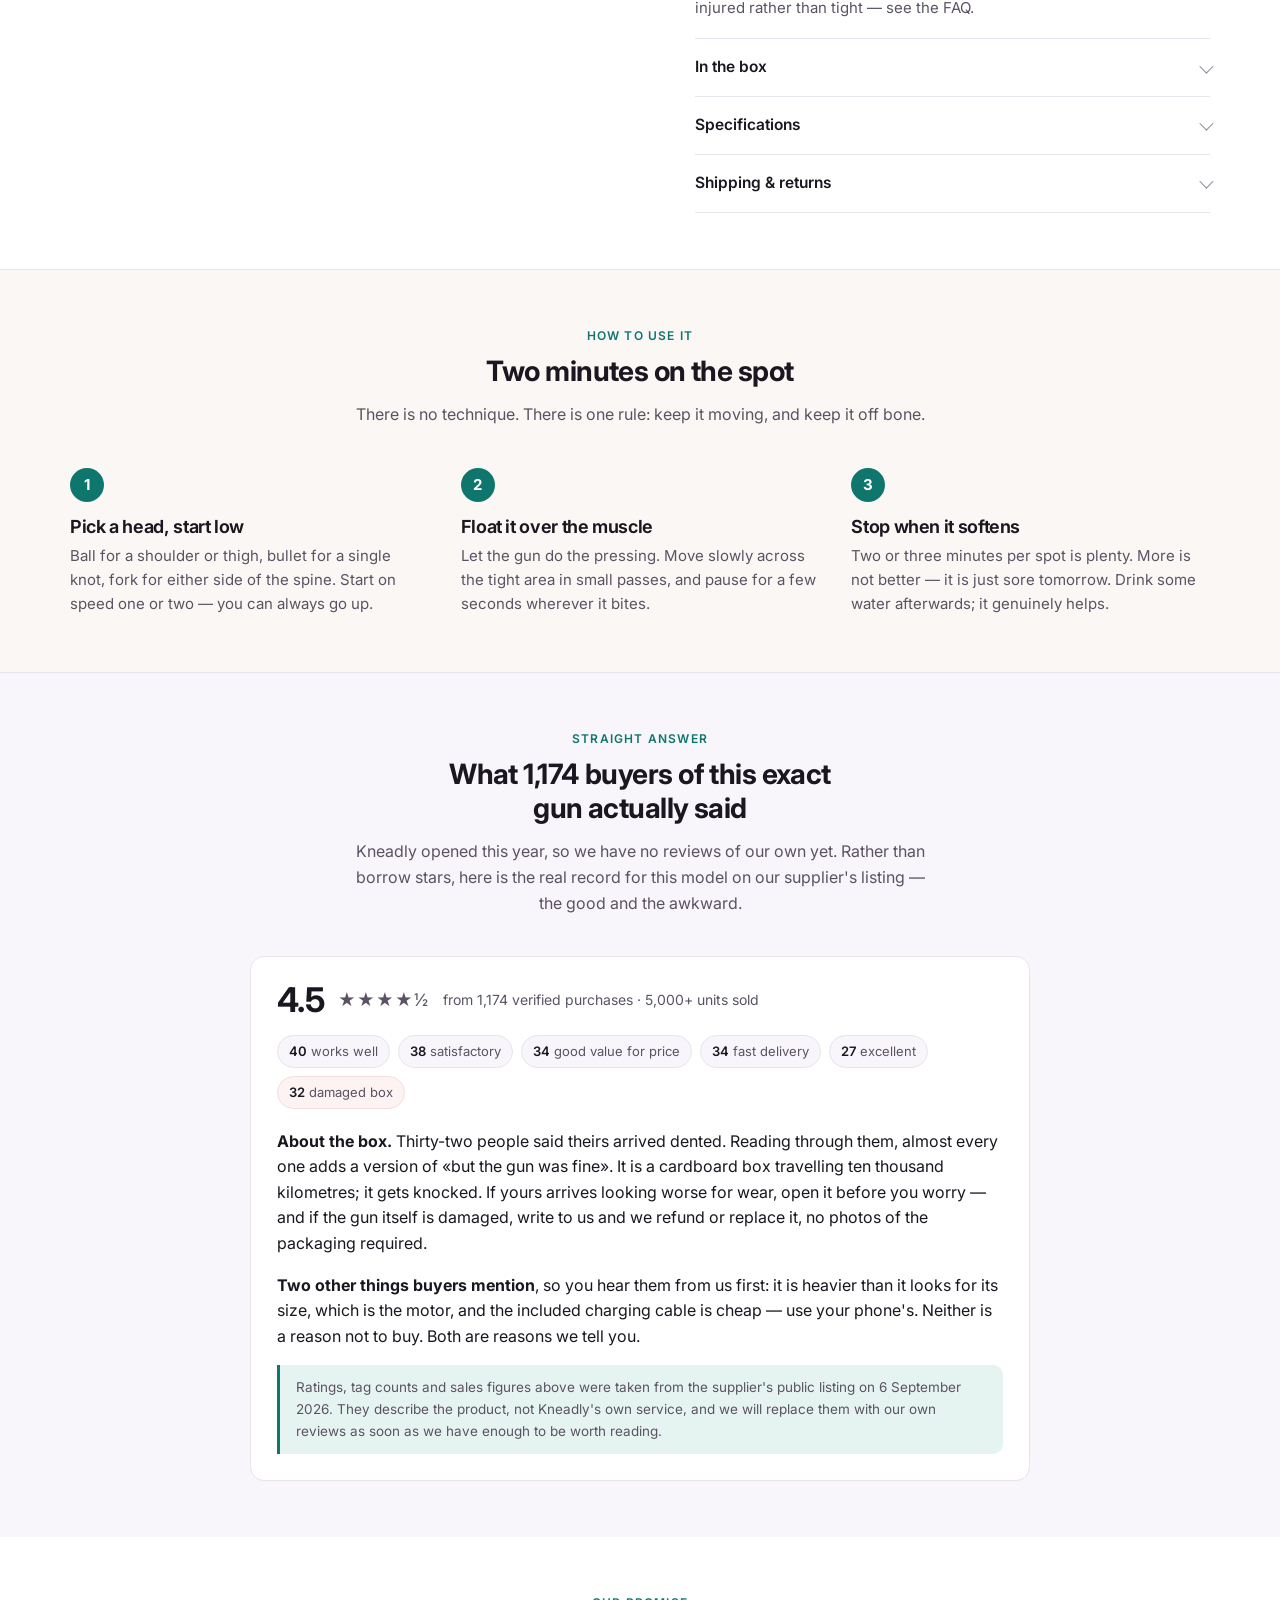
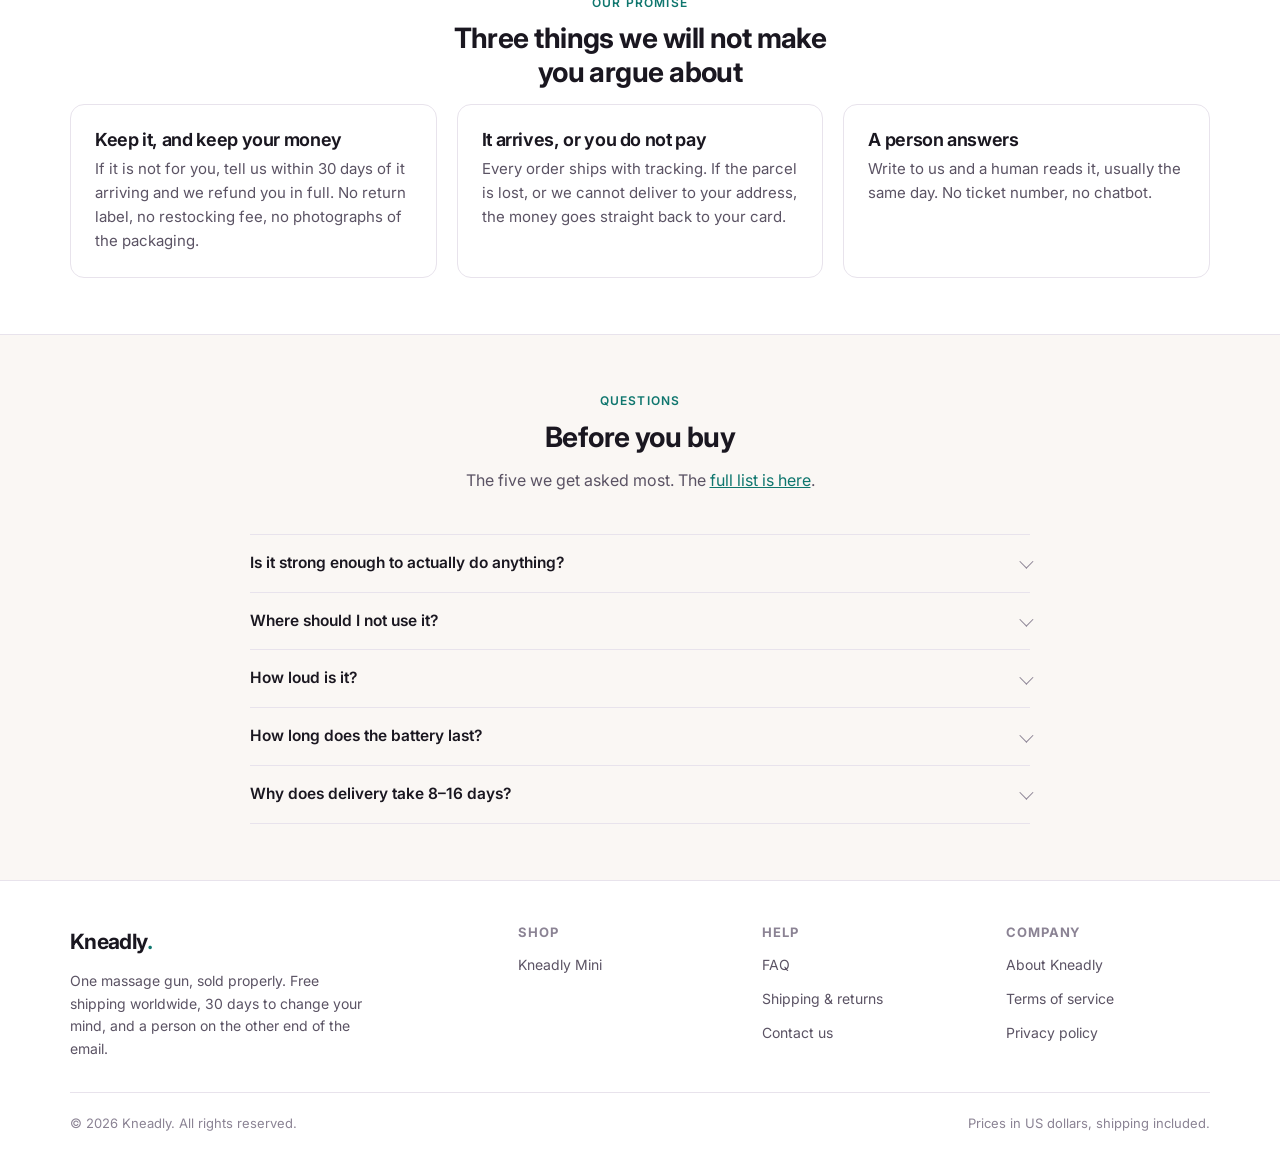
==== commit 7c572683: "Let the header wrap on narrow screens At 375px the four nav links plus the logo overflowed the viewp" ====
--- a/index.html
+++ b/index.html
@@ -15,7 +15,7 @@
 <link rel="preconnect" href="https://fonts.googleapis.com">
 <link rel="preconnect" href="https://fonts.gstatic.com" crossorigin>
 <link href="https://fonts.googleapis.com/css2?family=Inter:wght@400;500;600;700&display=swap" rel="stylesheet">
-<link rel="stylesheet" href="style.css?v=1">
+<link rel="stylesheet" href="style.css?v=2">
 </head>
 <body class="has-buybar">
 
--- a/style.css
+++ b/style.css
@@ -397,6 +397,14 @@
   display: flex; gap: 8px 18px; flex-wrap: wrap; justify-content: space-between;
 }
 
+/* ---------- Small screens: let the header wrap instead of overflowing ---------- */
+@media (max-width: 520px) {
+  .site-header .wrap { flex-wrap: wrap; gap: 6px 14px; padding-block: 10px; }
+  .nav { flex-wrap: wrap; gap: 6px 14px; }
+}
+.buybar { max-width: 100vw; box-sizing: border-box; }
+html, body { overflow-x: hidden; }
+
 @media (prefers-reduced-motion: reduce) {
   * { animation-duration: .01ms !important; transition-duration: .01ms !important; }
 }
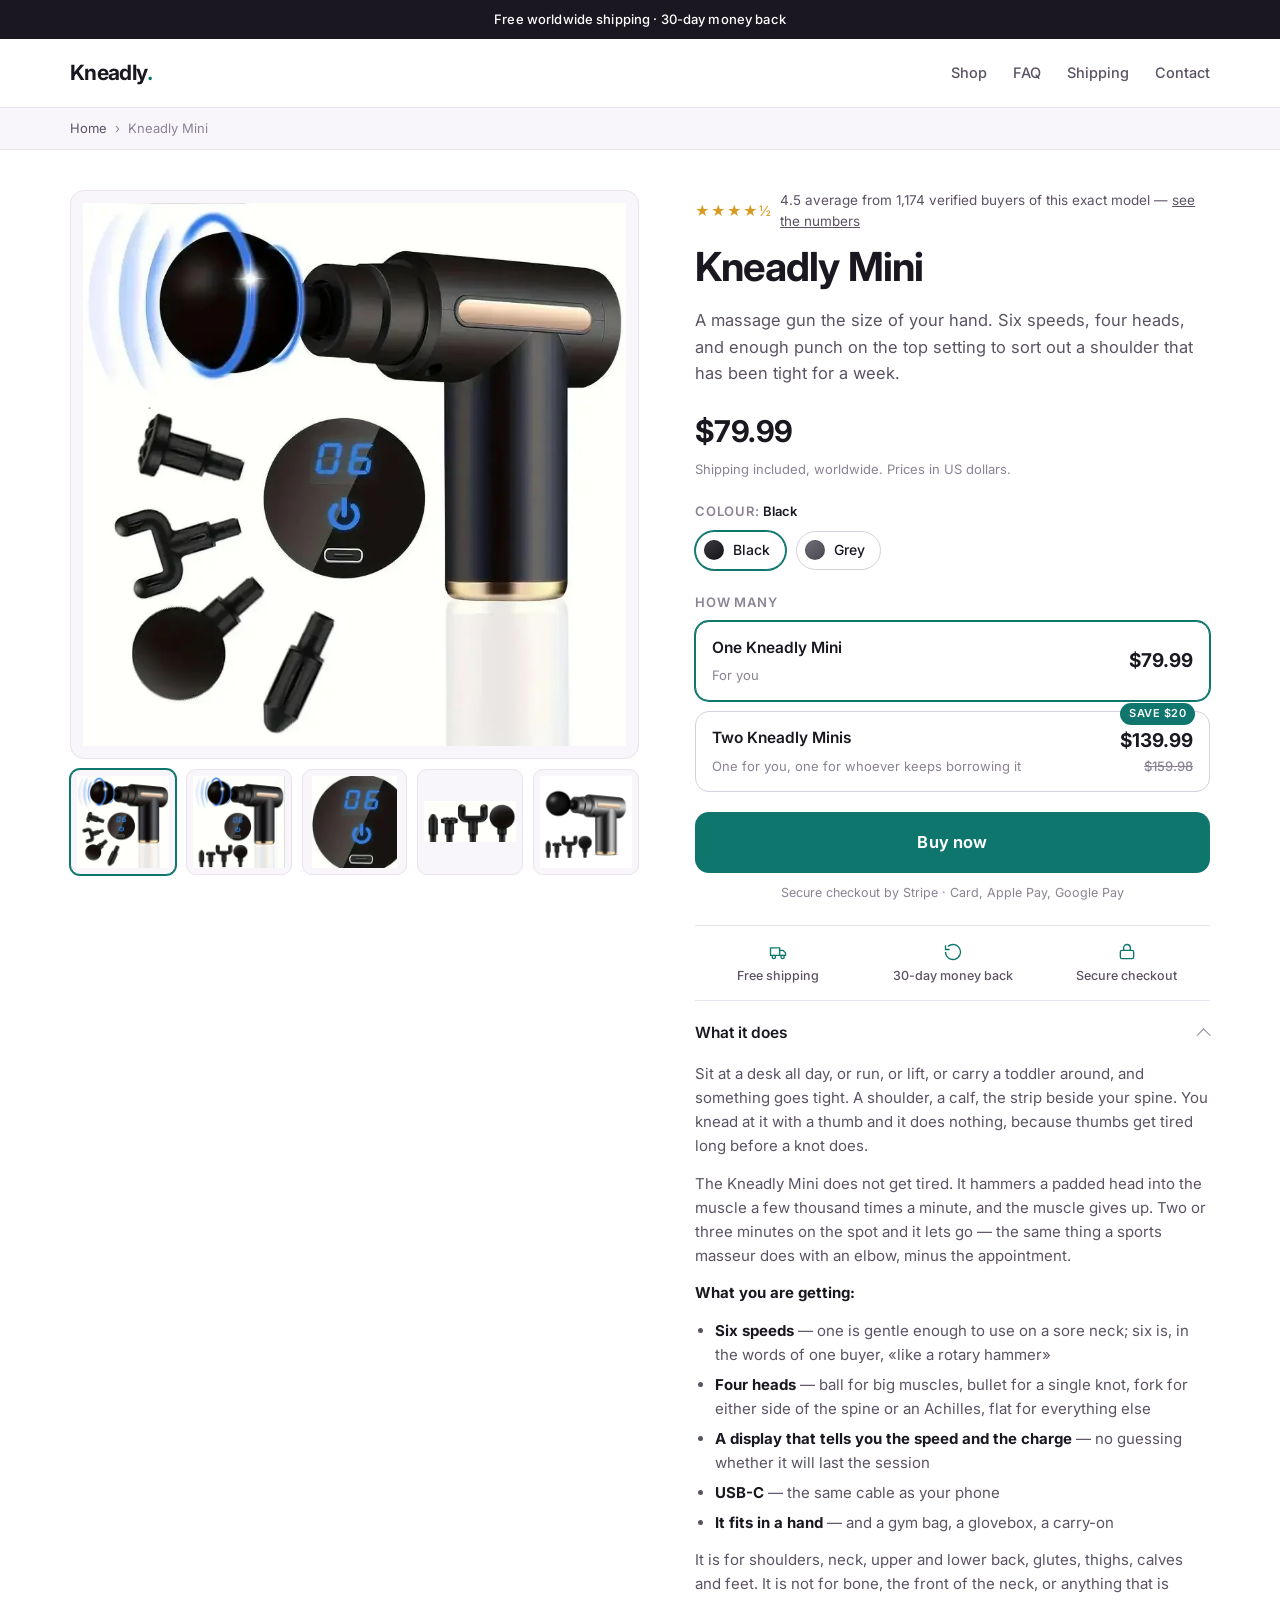
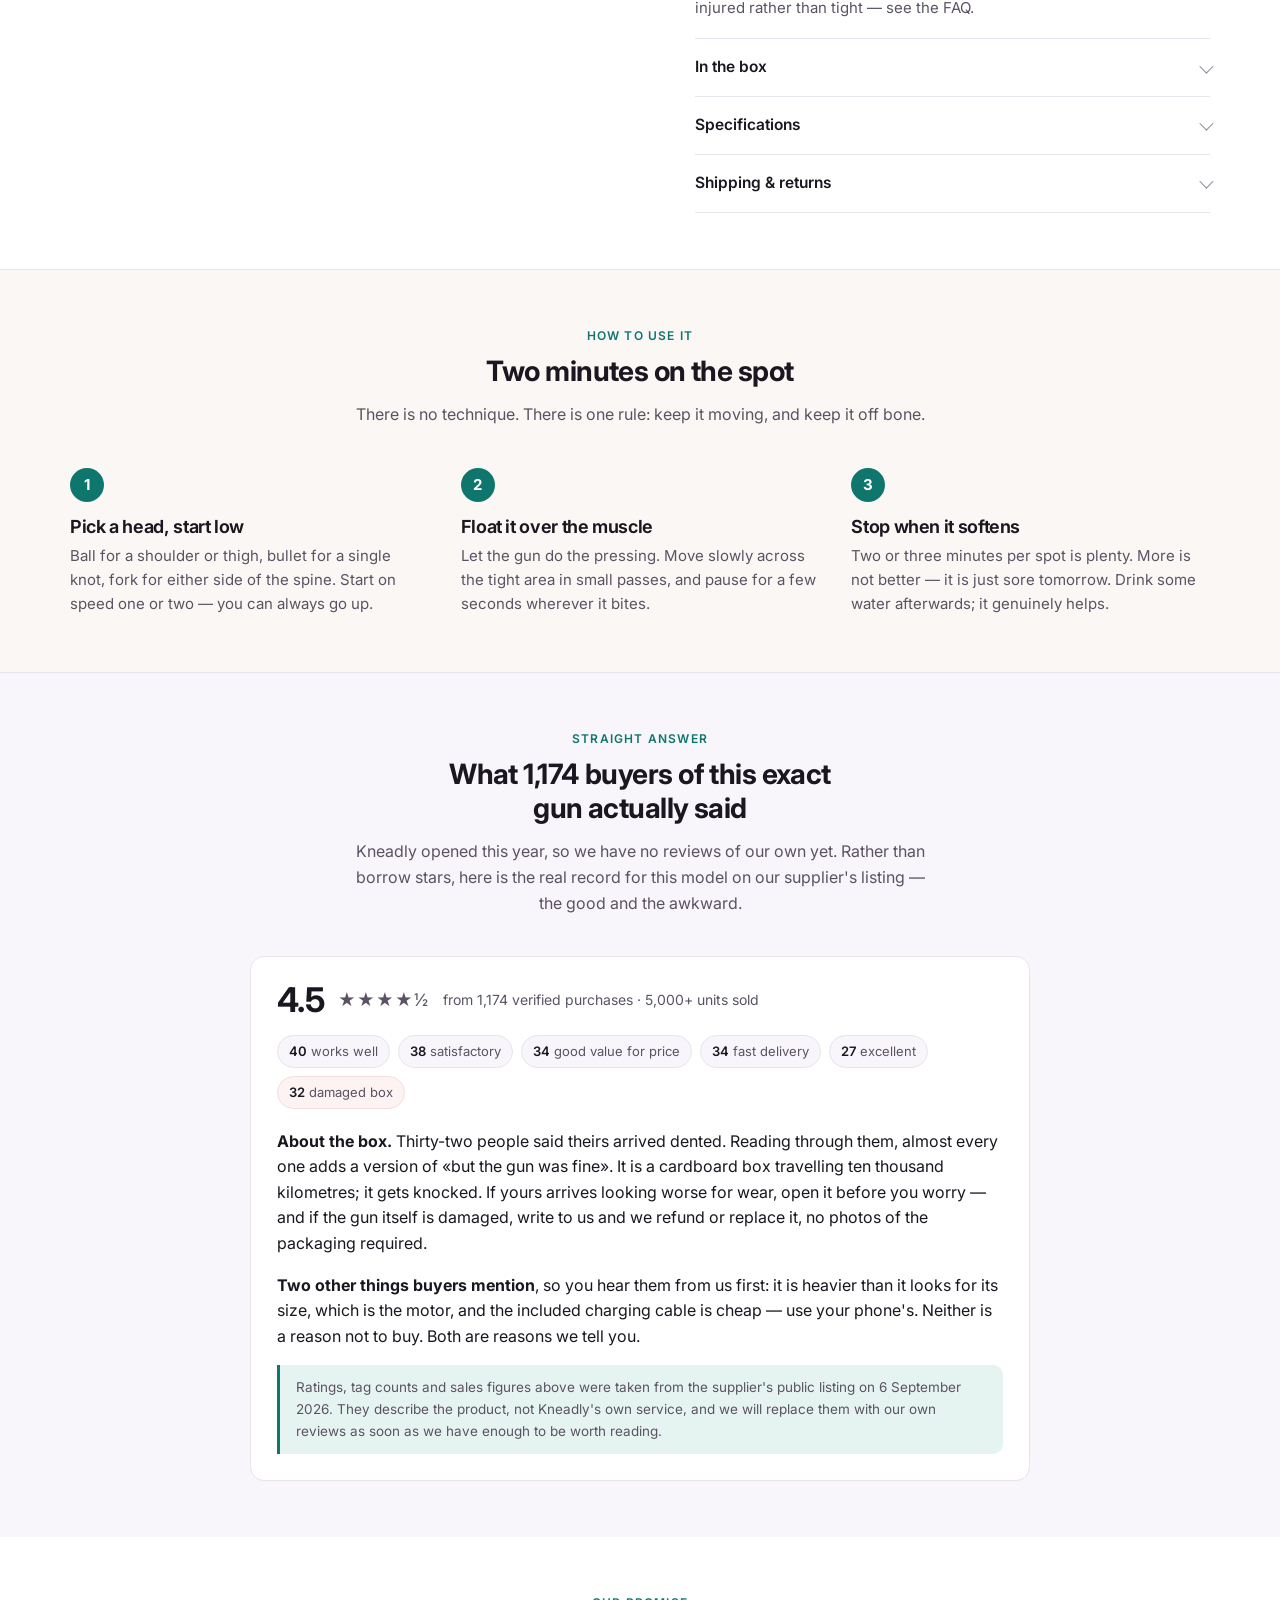
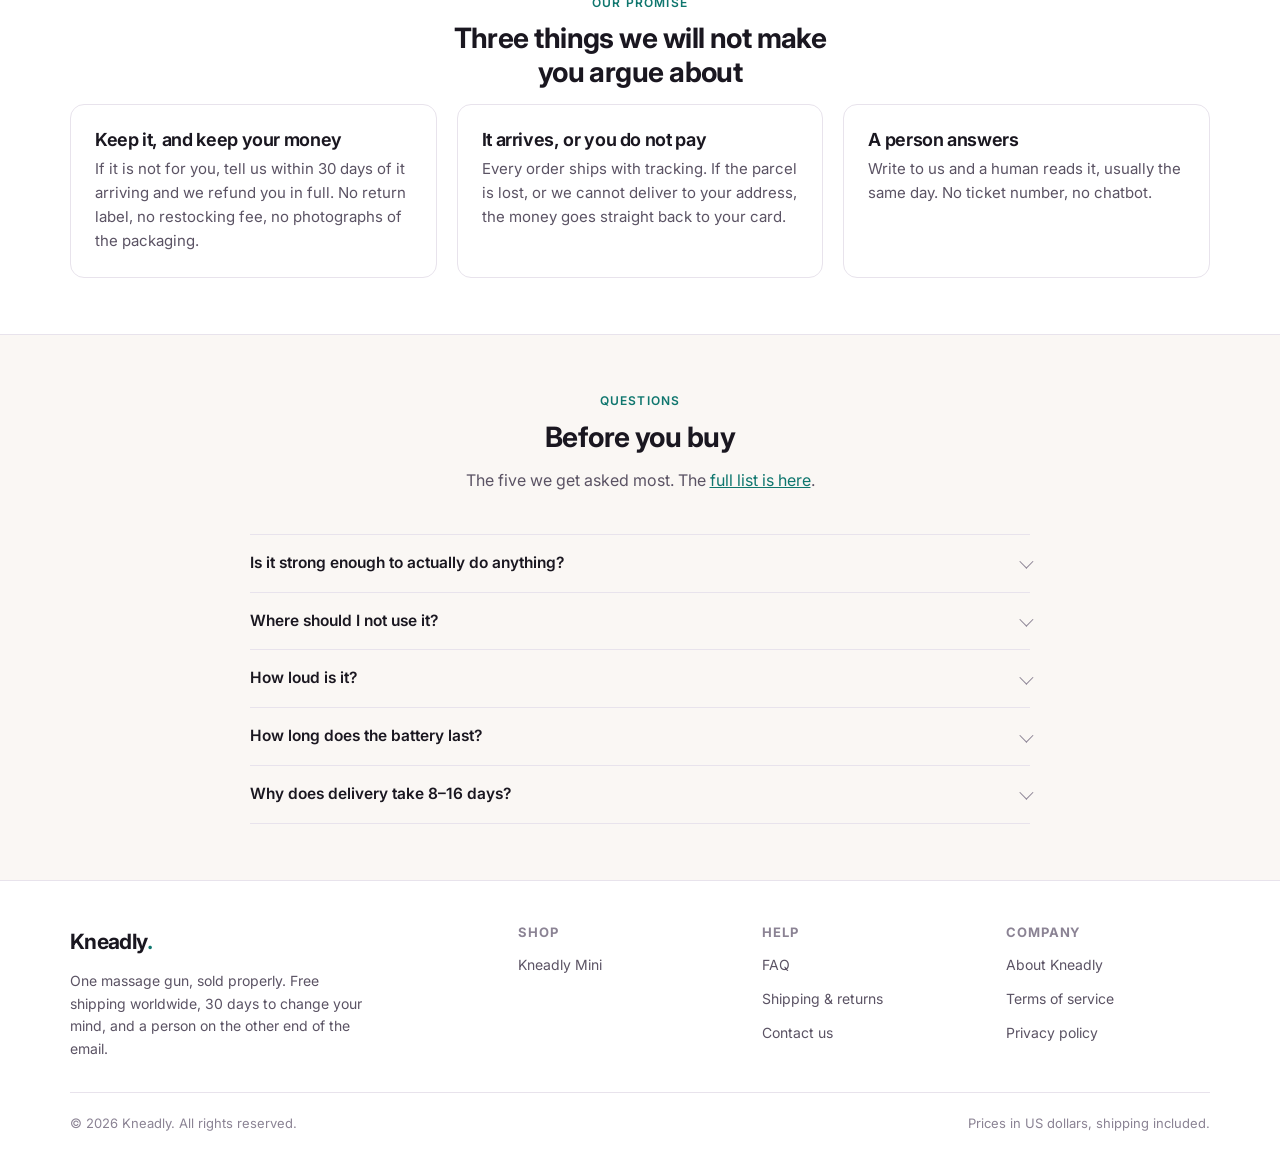
==== commit a66e4cfa: "Paste the four Stripe payment links (not yet pushed: support email still a placeholder) Co-Authored-" ====
--- a/index.html
+++ b/index.html
@@ -387,6 +387,6 @@
 }
 </script>
 
-<script src="shop.js?v=1"></script>
+<script src="shop.js?v=2"></script>
 </body>
 </html>
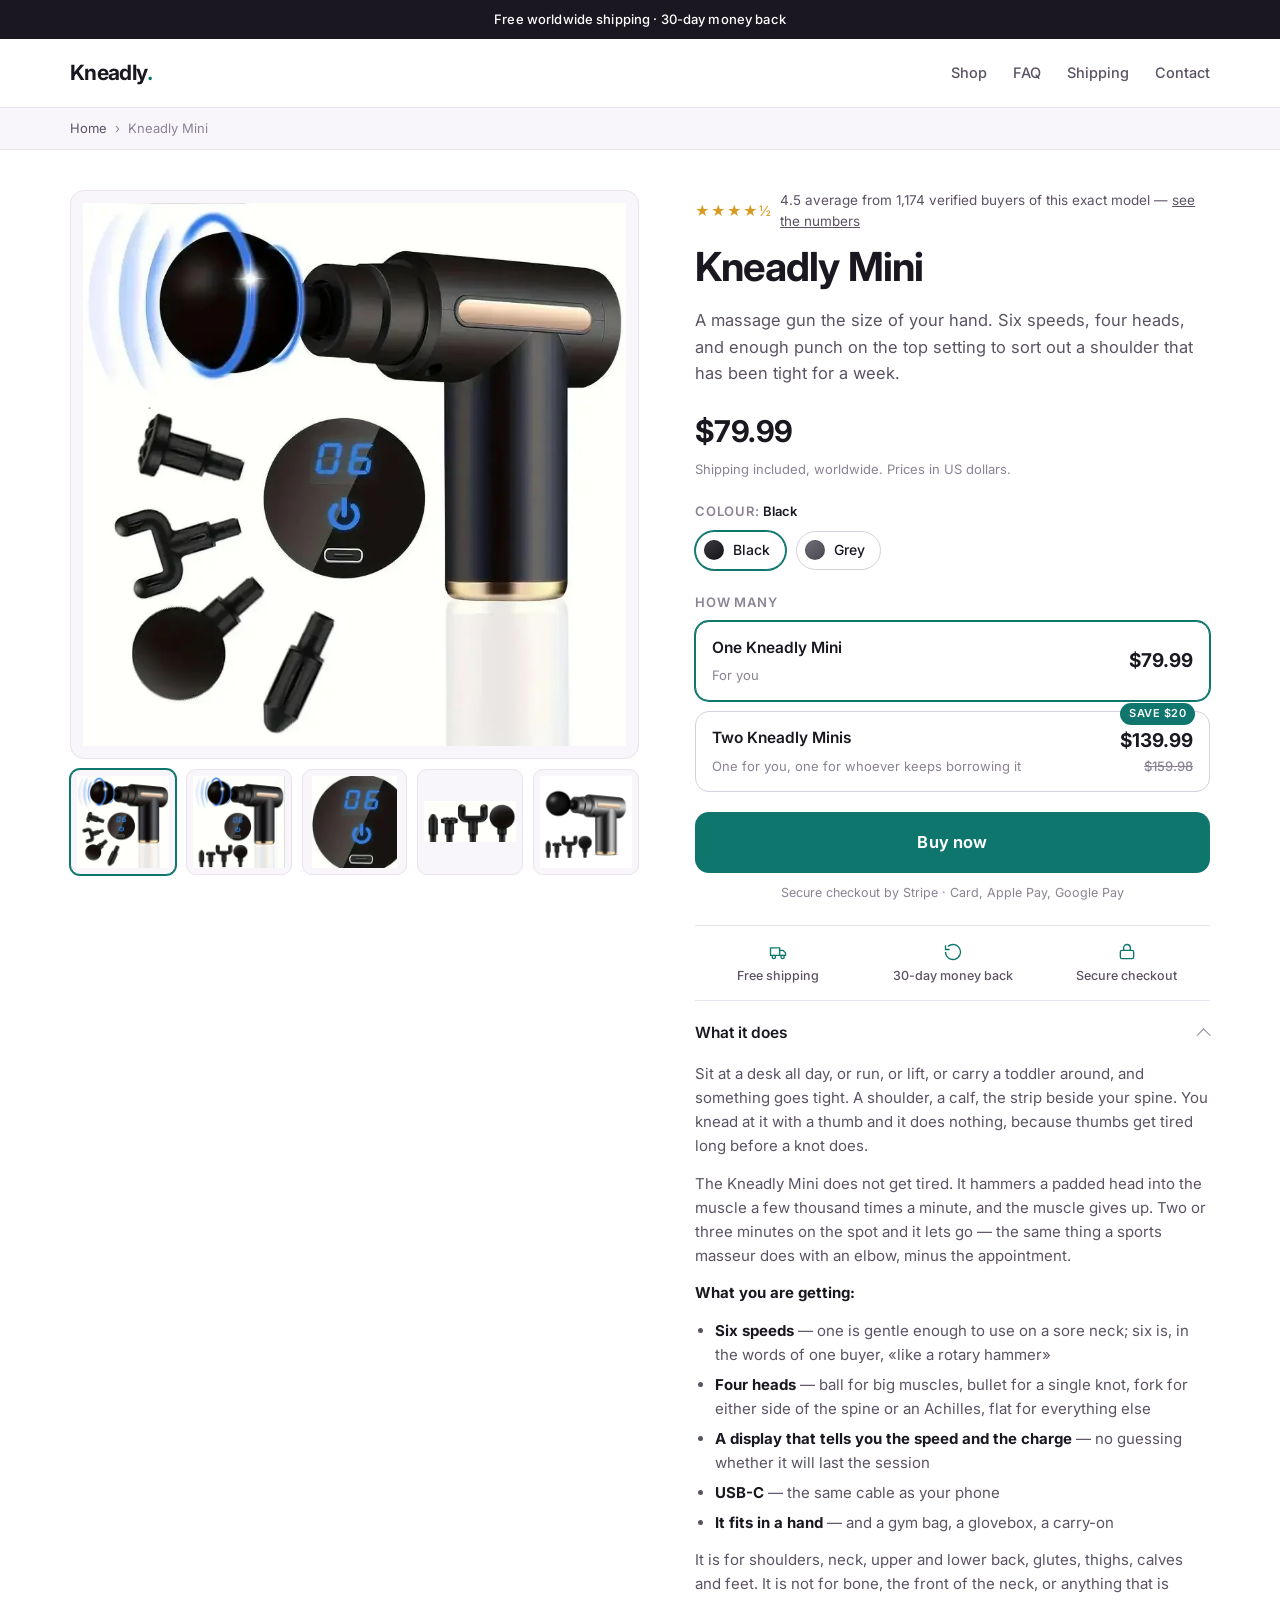
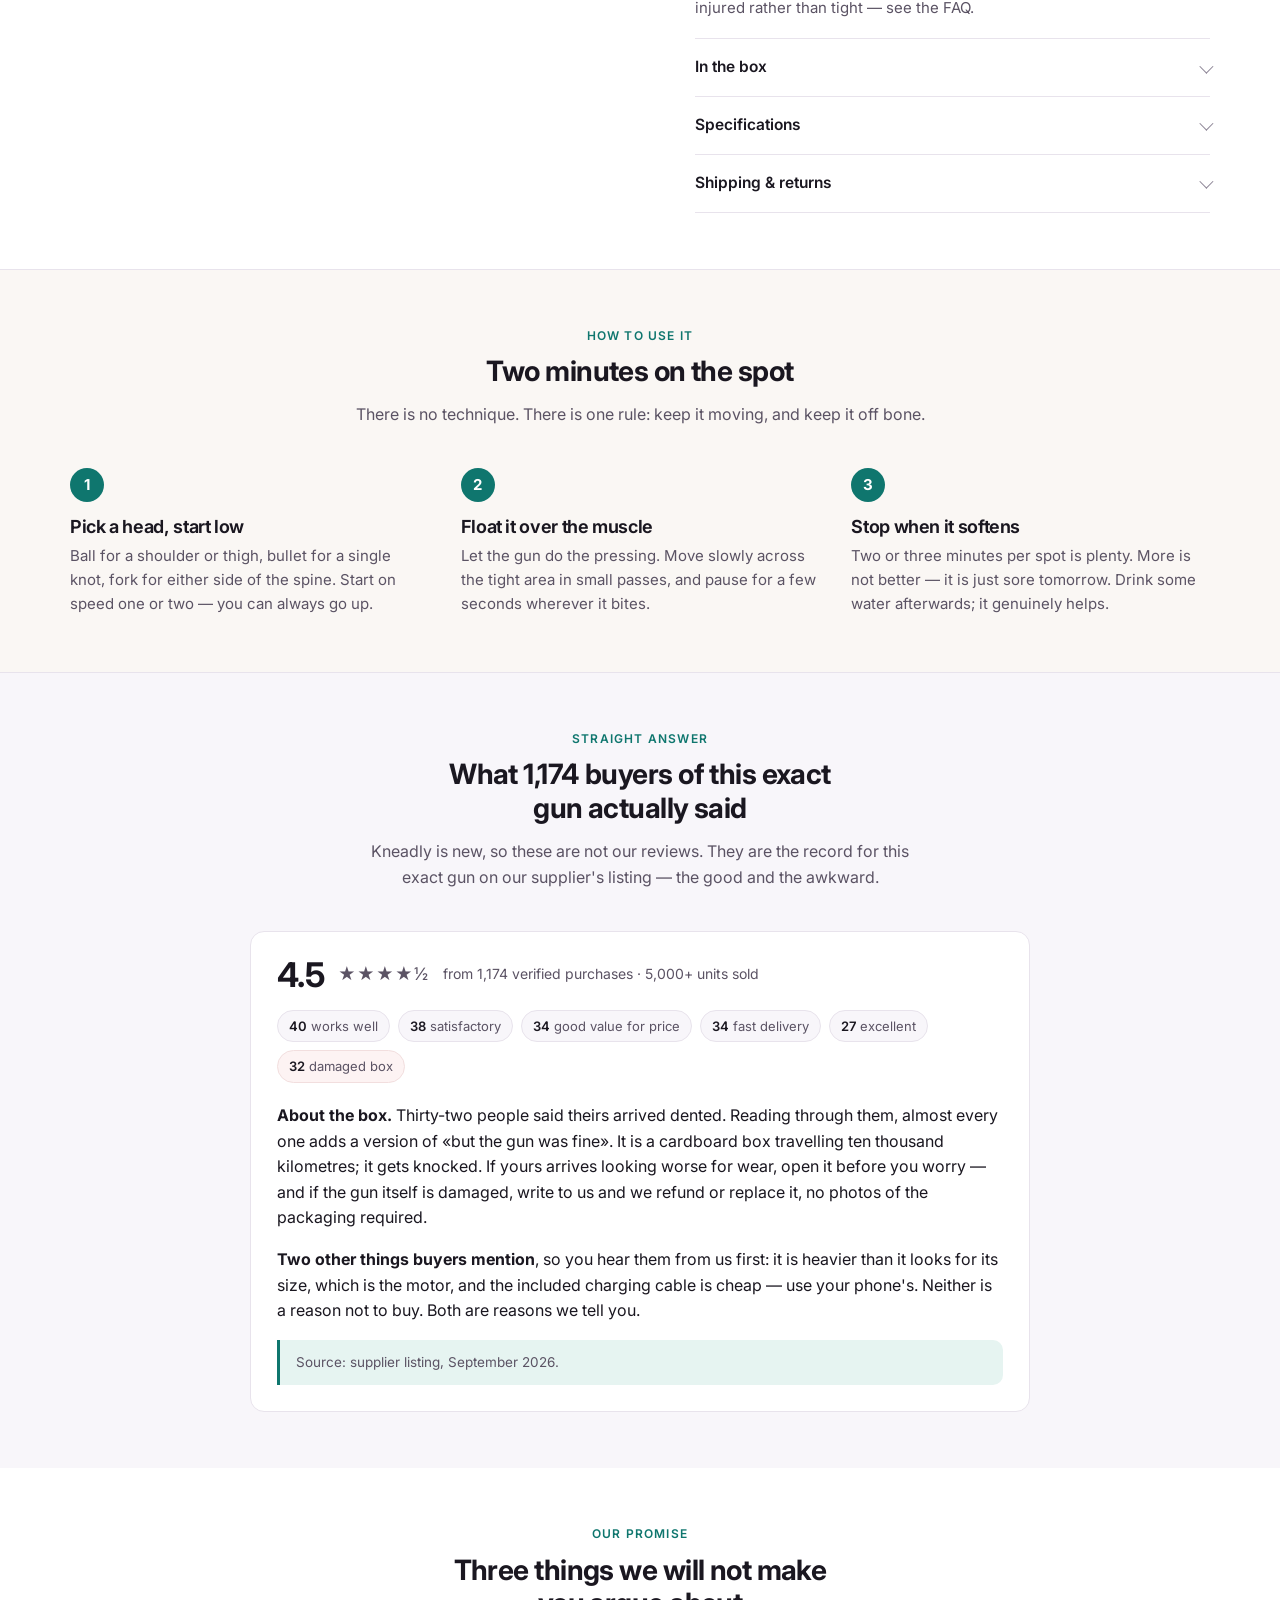
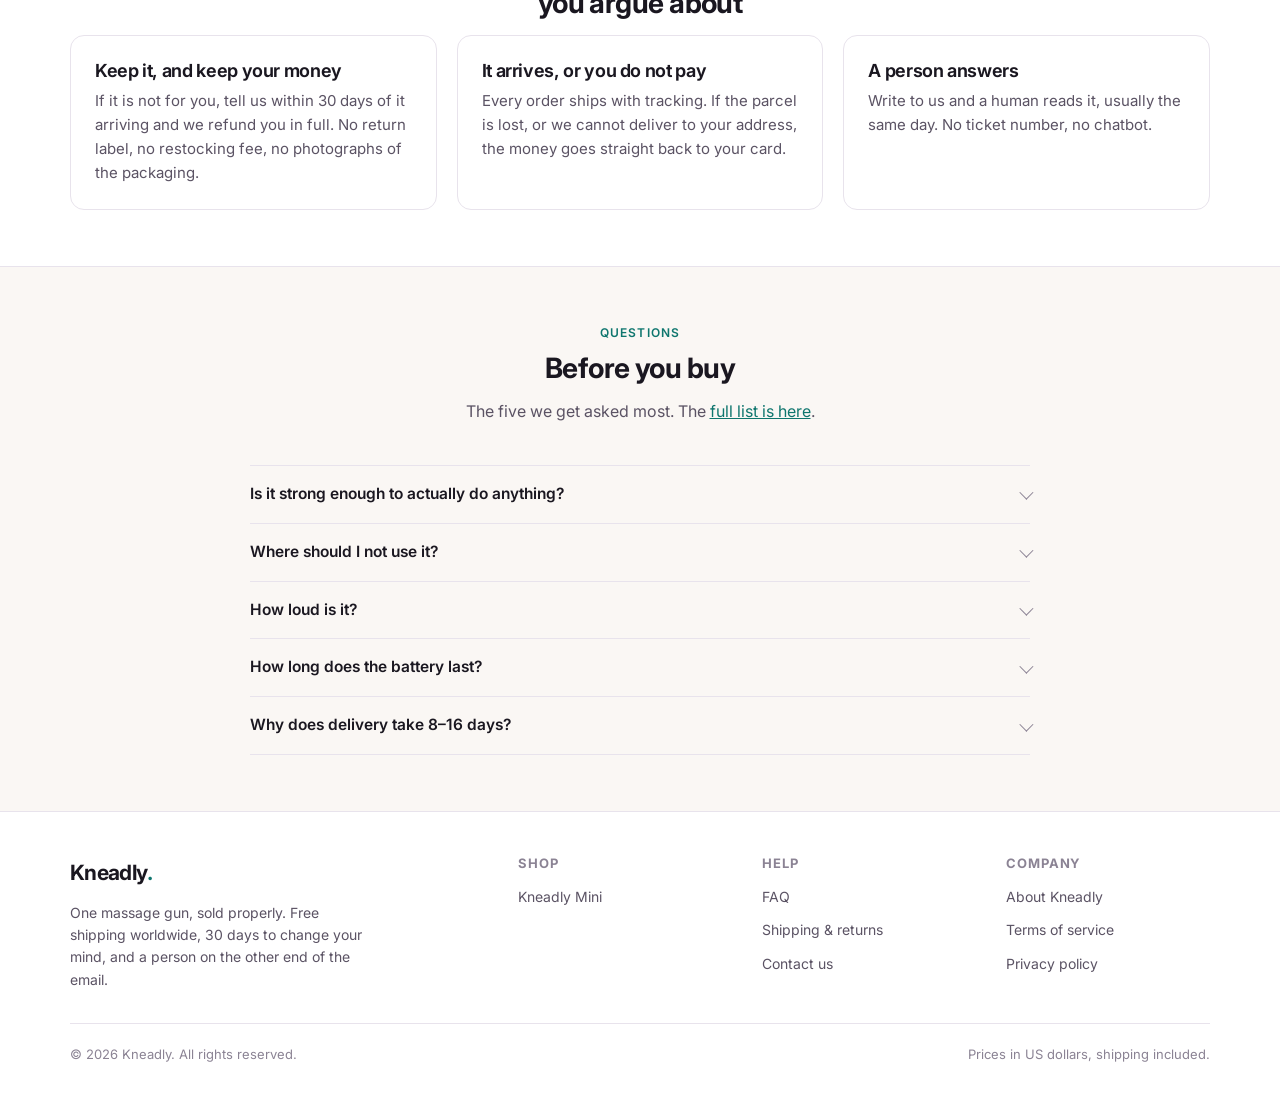
==== commit 05d20e8c: "Cut the review-section attribution from three sentences to one Same disclosure, a tenth of the words" ====
--- a/index.html
+++ b/index.html
@@ -208,9 +208,8 @@
   <div class="wrap">
     <div class="eyebrow">Straight answer</div>
     <h2>What 1,174 buyers of this exact gun actually said</h2>
-    <p class="lede">Kneadly opened this year, so we have no reviews of our own yet. Rather than borrow
-       stars, here is the real record for this model on our supplier's listing — the good and the
-       awkward.</p>
+    <p class="lede">Kneadly is new, so these are not our reviews. They are the record for this exact
+       gun on our supplier's listing — the good and the awkward.</p>
 
     <div class="evidence">
       <div class="score">
@@ -238,9 +237,7 @@
          heavier than it looks for its size, which is the motor, and the included charging cable is
          cheap — use your phone's. Neither is a reason not to buy. Both are reasons we tell you.</p>
 
-      <p class="src-note">Ratings, tag counts and sales figures above were taken from the supplier's
-         public listing on 6 September 2026. They describe the product, not Kneadly's own service,
-         and we will replace them with our own reviews as soon as we have enough to be worth reading.</p>
+      <p class="src-note">Source: supplier listing, September 2026.</p>
     </div>
   </div>
 </section>
@@ -387,6 +384,6 @@
 }
 </script>
 
-<script src="shop.js?v=2"></script>
+<script src="shop.js?v=3"></script>
 </body>
 </html>
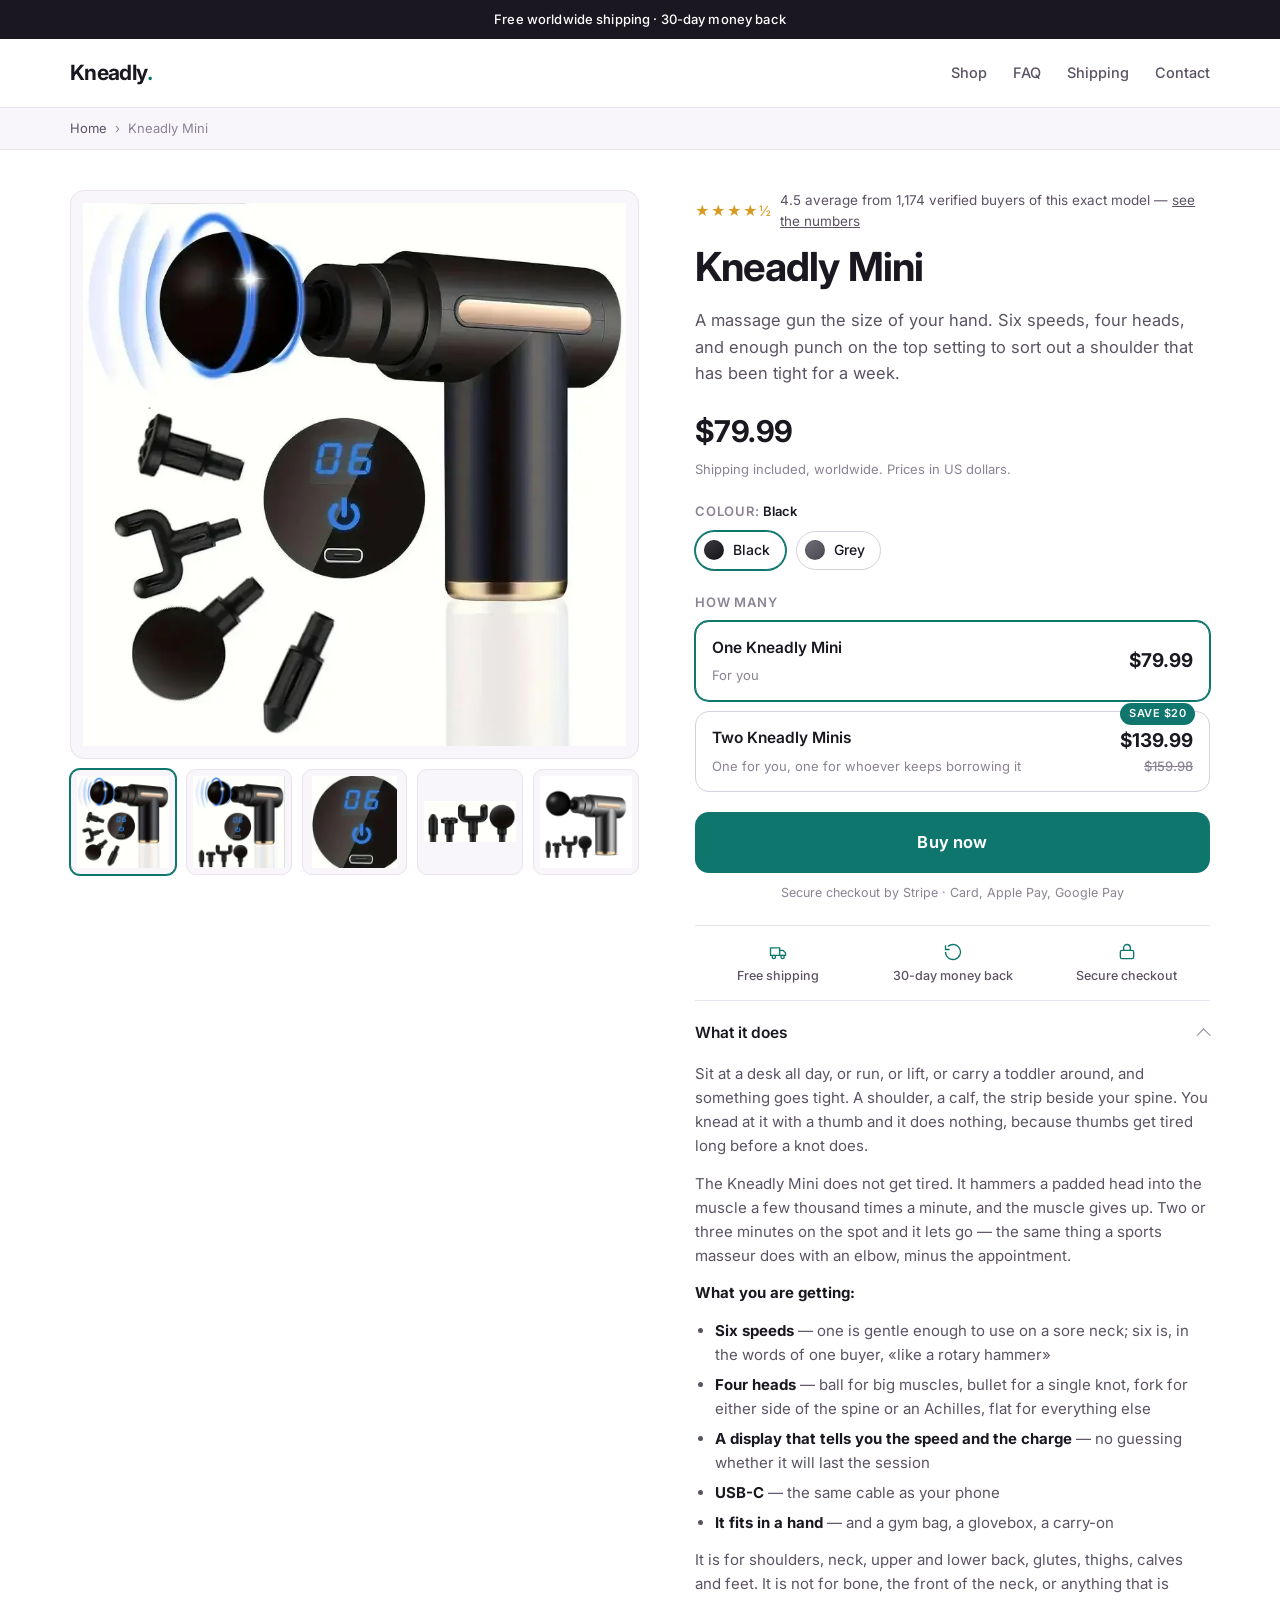
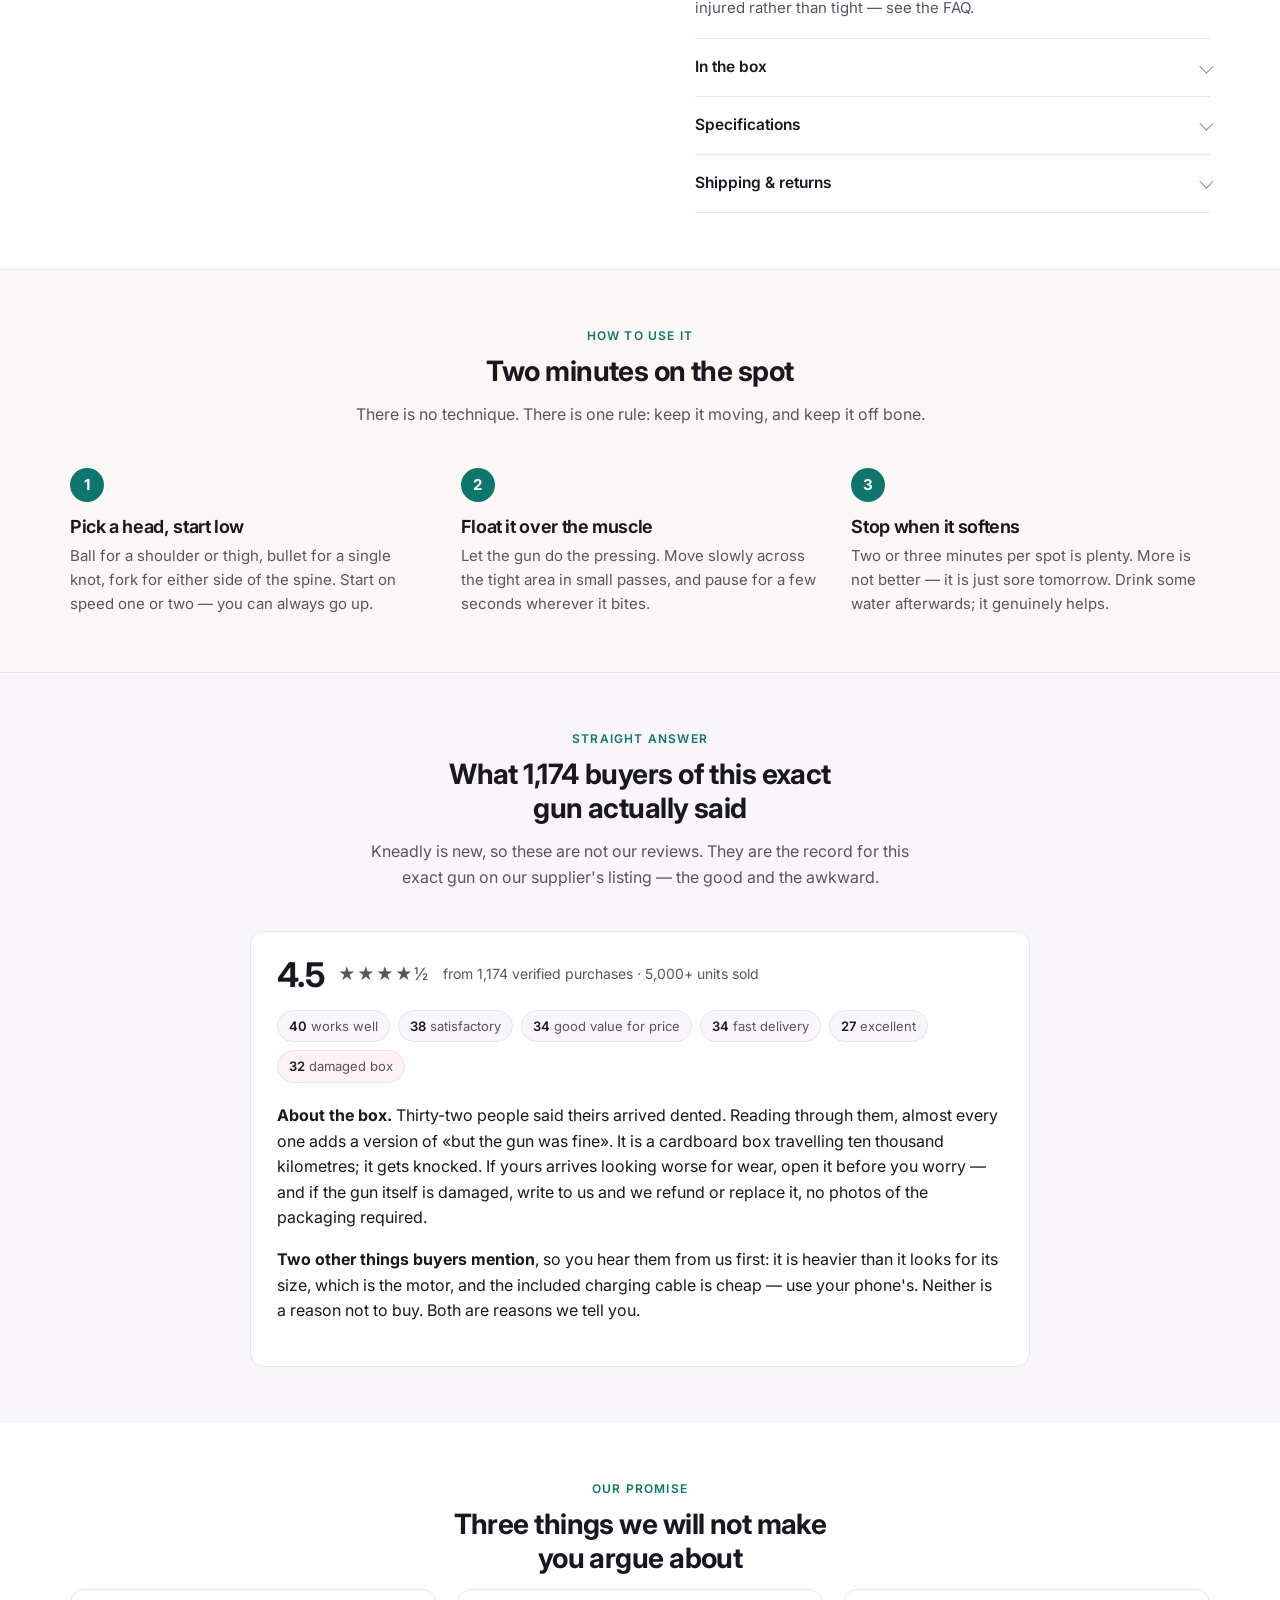
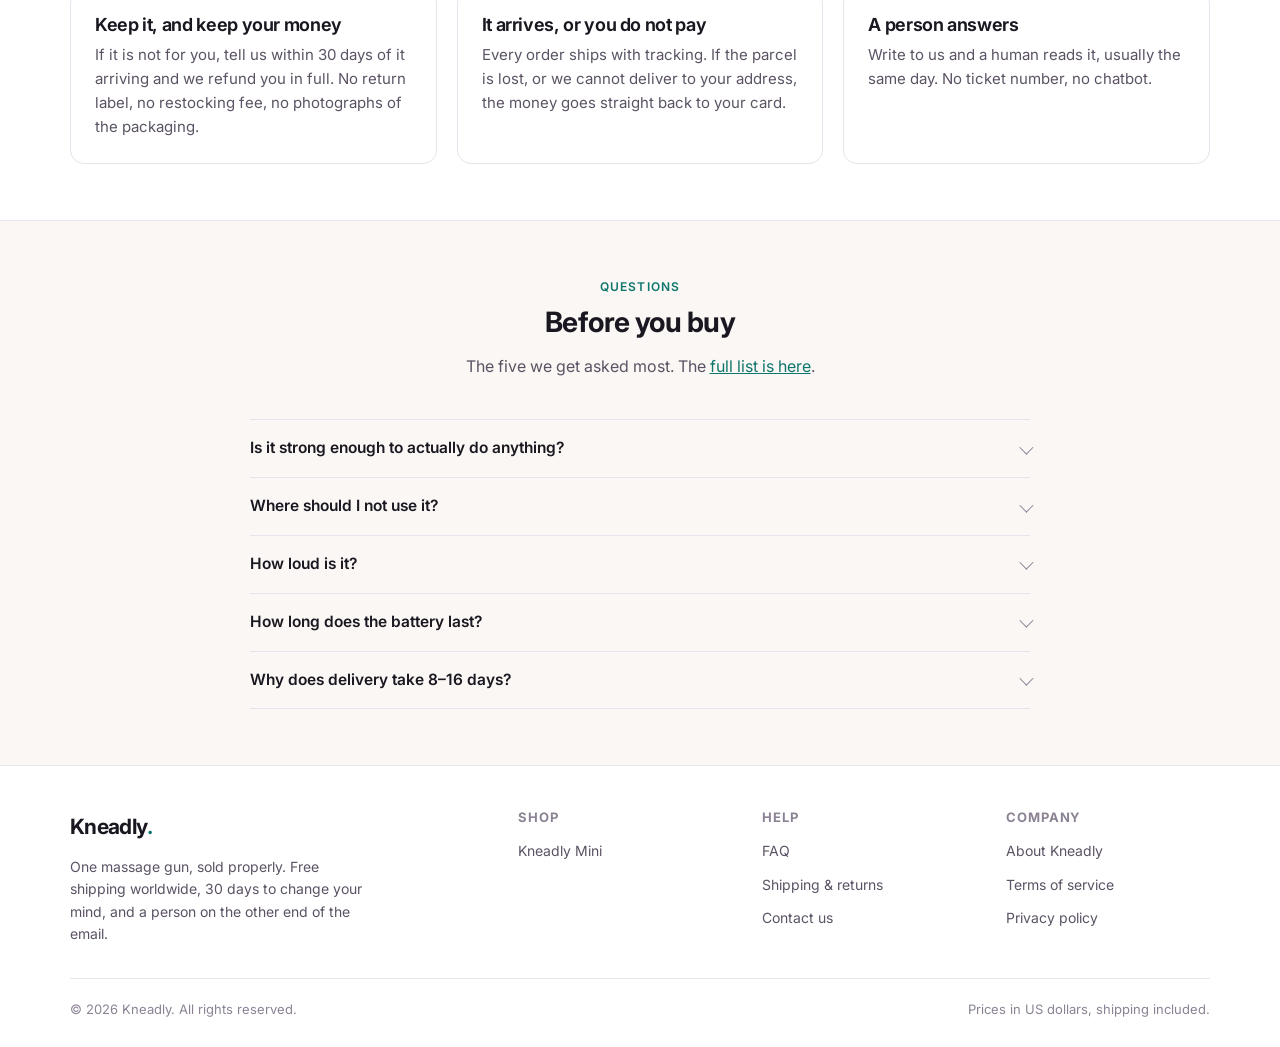
==== commit 6df5120e: "Drop the source small-print; the attribution already sits in the lede Co-Authored-By: Claude Opus 5 " ====
--- a/index.html
+++ b/index.html
@@ -237,7 +237,6 @@
          heavier than it looks for its size, which is the motor, and the included charging cable is
          cheap — use your phone's. Neither is a reason not to buy. Both are reasons we tell you.</p>
 
-      <p class="src-note">Source: supplier listing, September 2026.</p>
     </div>
   </div>
 </section>
